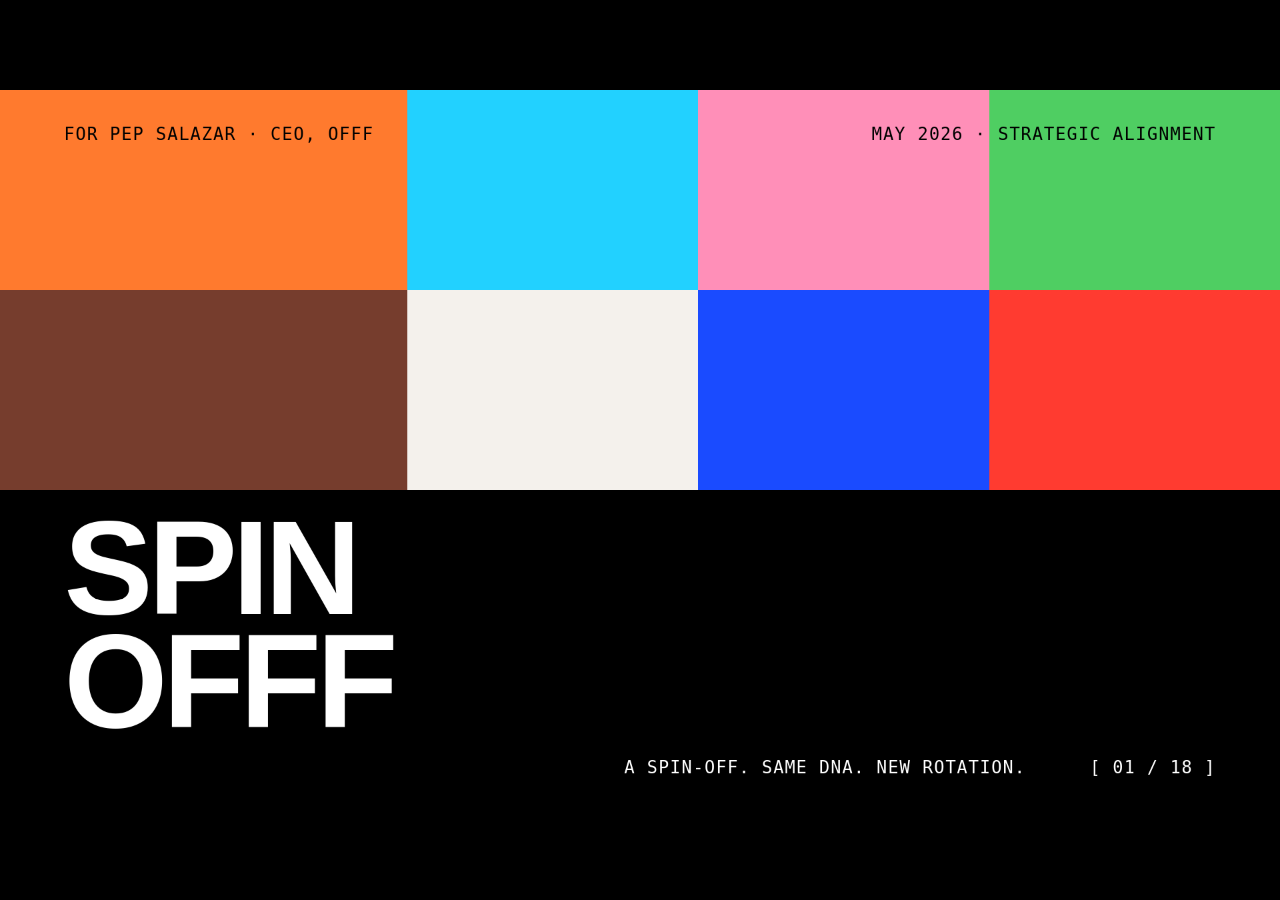
==== decks/pitch-for-pep/project/print.html @ 9f8f527a "Make the deck Vercel-deployable: rename HTMLs and add no-op build - Rename "SPIN OFFF - Pitch for Pe" ====
<!doctype html>
<html lang="en">
<head>
<meta charset="utf-8" />
<title>SPIN OFFF — Pitch for Pep</title>
<meta name="viewport" content="width=1920, initial-scale=1" />
<link rel="stylesheet" href="styles.css" />
<script src="deck-stage.js"></script>
<script type="application/json" id="speaker-notes">
[
"Title slide. Hold for 5 seconds. Pep, thanks for the time. SPIN OFFF: a spin-off of OFFF Barcelona — same DNA, new rotation. The 'rotation' is literal: a new featured artist every month. This is a 10-minute walkthrough, then 5 minutes of Q&A.",
"Why we're here. The picture in one sitting — problem, vision, model, the numbers, and what we need to make it real. The ask lands at the end, on purpose: after you've seen the full shape.",
"The problem. AI is collapsing creative variety into one homogenized look — samification. Artists feel it; the audience feels it. There's no curated, year-round counterweight that uses the OFFF lens. State this plainly, no drama.",
"The opportunity gap. OFFF is the loudest creative voice in the world for three days a year. The other 362 days, we're quiet. The community doesn't disappear — they go elsewhere. SPIN OFFF is the year-round signal between festivals.",
"The vision. Year-round home of creative culture, anchored to one featured artist a month. Curated, opinionated, warm. We don't compete with free content; we curate against it.",
"The team. Eight people on full salary: four founders + four production roles. Gabriela on operations (Amazon PM rigor), Yeva on international growth, Lian on visual craft, Rodrigo on tech and product, plus a content/social/AV pod. Lean for a media company at this scope.",
"What it is — three layers. Free newsletter (M1). Paid membership at €12/mo (M4, one month before OFFF Barcelona 2027). Creative box (Y4, when the audience is large enough to justify physical ops). Each layer is escalating commitment. Trust before money — the brand promise.",
"The artist of the month. The unifying mechanic. One artist anchors the newsletter, the podcast, social, and eventually the box. They're paid €2K. They co-promote to their own audience. This is what makes content production lean and what gives every month a distinct visual identity.",
"The funnel — the bowtie. Read left to right: OFFF community → newsletter → membership → spending credits and box. Left side is acquisition (free), right side is expansion (paid, recurring). The neck of the bowtie is the membership — that's where trust converts to revenue.",
"Member benefits. Not a paywall on content — a passport into the OFFF ecosystem. Sponsor toolkits, marketplace credit, early-bird tickets, free meetups, mentor access. Every benefit pulls members deeper into OFFF, not away from it.",
"The unfair advantage. This is the slide for you, Pep. Everything we leverage is something OFFF earned over 25 years. 200K–400K reachable people. Decades of artist relationships. The sponsor network. Government tax structures. The trust. We don't have a marketing budget because we don't need one.",
"Market. TAM 150–200M creatives globally. SAM 15–20M in the OFFF lane (It's Nice That, Dezeen audience). SOM 500K reachable; 10K paying members by Year 5. Frame it as opportunity, not promise.",
"Business model. Three revenue streams in Y1: newsletter sponsorship (from M3, integrated with the artist), membership (from M4, €12/mo), platform ads (from M6). Box subscription launches Y4. Pricing chosen to fund the artist fee, the team, and the perks ecosystem — going below €12 forces compromises.",
"Year 1 plan — the building year. Newsletter M1. Membership M4. End of Y1: 1,000 members, €16.5K MRR, €91K revenue. Costs are €206K — eight people on full salary from day one. Y1 closes at -€115K. Monthly break-even at M13, start of Year 2.",
"The 5-year P&L. €3.9M revenue, €1.49M costs, +€2.43M net across five years. Cumulative break-even in Q4 of Year 2. Box subscription adds €655K across Y4–Y5. Membership is the engine — 78% of cumulative revenue. 10,000 members by EoY5.",
"Risks. Three honest ones, with mitigations. Cannibalization (we feed festival ticket sales, not replace them). Churn over 5% (multi-vector benefits — content + perks + credits + access). Brand dilution (you have approval rights on artists, sponsors, and brand changes). All in writing.",
"The investment ask. ~€125K seed to cover the Y1 deficit. Eight people, full salary, no paid acquisition. Capital recovered in Q4 of Year 2; 5-year cumulative return +€2.43M. Natural investor: OFFF as equity co-funder. Or we go raise it externally — we're asking for your blessing to proceed.",
"Closing. We don't monetize until we've earned trust. Fight samification. Meaningful art and design to help fix this messy world. Three sentences — that's the company. Hand to Pep for Q&A.",
"Q&A — appendix slide. Pep's main concern: how do we monetize when there's so much free creative content online? Answer: we don't compete on volume of free content. We compete on curation, access, and belonging. Membership is a passport, not a paywall.",
"Q&A — appendix slide. Why €12 / month? It's the price needed to fund the artist (€2K/mo), the perks ecosystem, and the production team. Below €12 forces compromise on artist pay or member benefits — both unacceptable. Early-adopter pricing is allowed at launch.",
"Q&A — appendix slide. Why won't this cannibalize OFFF? It's complement, not substitute. Year-round oxygen for the brand; funnels members back into festival ticket sales (early-bird access); feeds the OFFF marketplace; creates UGC OFFF can use.",
"Q&A — appendix slide. What if churn is higher than 5%? Multi-vector membership: members who don't read the newsletter still spend their credits and use early-bird festival access. That diversification is the moat. We measure MRR churn monthly and adjust perks if a vector is underused."
]
</script>
</head>
<body>

<deck-stage width="1920" height="1080">

<!-- ============================================================
     01 — TITLE
     ============================================================ -->
<section data-label="01 Title">
  <div class="tile-grid">
    <div class="tile bg-orange"></div>
    <div class="tile bg-cyan"></div>
    <div class="tile bg-pink"></div>
    <div class="tile bg-green"></div>
    <div class="tile bg-brown"></div>
    <div class="tile bg-paper"></div>
    <div class="tile bg-electric"></div>
    <div class="tile bg-red"></div>
    <div class="tile bg-black" style="grid-column: 1 / span 4; align-items: flex-start;">
      <div style="display:flex; flex-direction:column; align-items:flex-start; padding: 32px 96px 0; width: 100%;">
        <div class="display" style="font-size: 200px; color: var(--offf-white); line-height: 0.85;">SPIN<br/>OFFF</div>
      </div>
    </div>
  </div>

  <div style="position:absolute; left: 96px; top: 48px; right: 96px; display:flex; justify-content:space-between; align-items:center; font-family: var(--font-mono); font-size: 26px; letter-spacing: 0.06em; text-transform: uppercase; z-index: 6;">
    <span>For Pep Salazar · CEO, OFFF</span>
    <span>May 2026 · Strategic alignment</span>
  </div>

  <div style="position:absolute; left: 96px; right: 96px; bottom: 44px; display:flex; justify-content:flex-end; align-items:flex-end; gap: 96px; color: var(--offf-white); font-family: var(--font-mono); font-size: 26px; letter-spacing: 0.06em; text-transform: uppercase; z-index: 6;">
    <span>A spin-off. Same DNA. New rotation.</span>
    <span>[ 01 / 18 ]</span>
  </div>
</section>

<!-- ============================================================
     02 — WHY WE'RE HERE
     ============================================================ -->
<section data-label="02 Why we're here" class="bg-paper">
  <div class="bar"><span class="left"><span class="dot"></span> SPIN OFFF</span><span>Why we're here</span></div>
  <div class="slide" style="justify-content:center;">
    <div class="tag" style="margin-bottom: 32px;">[ 02 ] How this lands</div>
    <div class="title" style="max-width: 1500px;">Problem first.<br/>Vision second.<br/>The ask, last.</div>
    <div class="lead" style="max-width: 1300px; margin-top: 48px; color: var(--n-600);">
      Eighteen slides, one sitting. We earn the buy-in before we ask for the cheque — what SPIN OFFF is, what it earns, what it asks of OFFF, what it gives back. The number lands at the end, after you've seen the full shape.
    </div>
    <div class="row gap-md" style="margin-top: 72px;">
      <div class="card" style="padding: 28px 36px; min-width: 360px;">
        <div class="tag" style="color: var(--n-500);">Part 1 · 03–05</div>
        <div class="sub" style="font-size: 44px; margin-top: 12px;">Problem &amp; vision</div>
      </div>
      <div class="card" style="padding: 28px 36px; min-width: 360px;">
        <div class="tag" style="color: var(--n-500);">Part 2 · 06–15</div>
        <div class="sub" style="font-size: 44px; margin-top: 12px;">Model &amp; numbers</div>
      </div>
      <div class="card" style="padding: 28px 36px; min-width: 360px;">
        <div class="tag" style="color: var(--n-500);">Part 3 · 17–18</div>
        <div class="sub" style="font-size: 44px; margin-top: 12px;">Closing &amp; the ask</div>
      </div>
    </div>
  </div>
  <div class="snum">[ 02 / 18 ]</div>
</section>

<!-- ============================================================
     03 — THE PROBLEM
     ============================================================ -->
<section data-label="03 Samification" class="bg-orange">
  <div class="bar"><span class="left"><span class="dot"></span> SPIN OFFF</span><span>The problem</span></div>
  <div class="slide" style="justify-content:center;">
    <div class="tag" style="margin-bottom: 40px;">[ 03 ] Samification</div>
    <div class="display" style="font-size: 200px; line-height: 0.86;">
      Everything is<br/>starting to look<br/>the same.
    </div>
    <div class="lead" style="max-width: 1200px; margin-top: 44px; font-size: 32px;">
      AI is collapsing creative variety into one homogenized look. Designers feel it. Audiences feel it. The web is running out of distinct voices — and there's no curated, year-round counterweight in the OFFF lane.
    </div>
  </div>
  <div class="snum">[ 03 / 18 ]</div>
</section>

<!-- ============================================================
     04 — OPPORTUNITY GAP
     ============================================================ -->
<section data-label="04 The gap">
  <div class="bar"><span class="left"><span class="dot"></span> SPIN OFFF</span><span>The gap</span></div>
  <div class="slide" style="padding-top: 160px;">
    <div class="tag" style="margin-bottom: 28px;">[ 04 ] 3 days vs. 362</div>
    <div class="title" style="max-width: 1500px;">OFFF is the loudest creative voice<br/>in the world — for three days a year.</div>

    <div class="row" style="margin-top: 80px; align-items:stretch; gap: 0;">
      <div class="card" style="flex: 0 0 220px; padding: 40px; background: var(--offf-black); color: var(--offf-white); border-color: var(--offf-black);">
        <div class="tag" style="color: var(--offf-white);">May 6–8</div>
        <div class="numeral" style="font-size: 140px; line-height: 1; margin-top: 12px;">3</div>
        <div class="small" style="margin-top: 12px;">days of festival</div>
      </div>
      <div class="card" style="flex: 1; padding: 40px; border-left: none;">
        <div class="tag" style="color: var(--n-500);">The other</div>
        <div class="numeral" style="font-size: 140px; line-height: 1; margin-top: 12px;">362</div>
        <div class="small" style="margin-top: 12px;">days the community goes elsewhere — Substack, Behance, IG, Dezeen, It's Nice That.</div>
      </div>
    </div>

    <div class="lead" style="margin-top: 64px; max-width: 1500px; color: var(--n-600);">
      The community doesn't disappear between festivals. It scatters. SPIN OFFF is the signal that keeps it tuned in — year round, in OFFF's voice.
    </div>
  </div>
  <div class="snum">[ 04 / 18 ]</div>
</section>

<!-- ============================================================
     05 — THE VISION
     ============================================================ -->
<section data-label="05 The vision" class="bg-green">
  <div class="bar"><span class="left"><span class="dot"></span> SPIN OFFF</span><span>The vision</span></div>
  <div class="slide" style="justify-content:center;">
    <div class="tag" style="margin-bottom: 40px;">[ 05 ] The vision</div>
    <div class="display" style="font-size: 200px; line-height: 0.88;">
      The year-round<br/>home of creative<br/>culture.
    </div>
    <div class="lead" style="max-width: 1300px; margin-top: 56px;">
      A media company spun off from OFFF — newsletter, membership, creative box. Anchored every month by one featured artist. Curated, opinionated, warm. We don't compete with free content. We curate against it.
    </div>
  </div>
  <div class="snum">[ 05 / 18 ]</div>
</section>

<!-- ============================================================
     06 — TEAM
     ============================================================ -->
<section data-label="06 The team">
  <div class="bar"><span class="left"><span class="dot"></span> SPIN OFFF</span><span>Founding team</span></div>
  <div class="slide" style="padding-top: 160px;">
    <div class="tag" style="margin-bottom: 28px;">[ 06 ] Who's building it</div>
    <div class="title" style="max-width: 1500px;">Four founders.<br/>Operator, growth, craft, product.</div>

    <div class="row" style="margin-top: 72px; gap: 24px;">
      <div class="card" style="flex: 1; padding: 0;">
        <div class="bg-orange" style="height: 220px; display:flex; align-items:flex-end; padding: 24px;">
          <span class="numtag">[ 01 ]</span>
        </div>
        <div style="padding: 28px;">
          <div class="sub" style="font-size: 38px;">Gabriela</div>
          <div class="small" style="margin-top: 8px; color: var(--n-500);">Project Manager · Amazon</div>
          <div class="small" style="margin-top: 16px;">Operations &amp; delivery rigor</div>
        </div>
      </div>
      <div class="card" style="flex: 1; padding: 0;">
        <div class="bg-cyan" style="height: 220px; display:flex; align-items:flex-end; padding: 24px;">
          <span class="numtag">[ 02 ]</span>
        </div>
        <div style="padding: 28px;">
          <div class="sub" style="font-size: 38px;">Yeva</div>
          <div class="small" style="margin-top: 8px; color: var(--n-500);">International Business</div>
          <div class="small" style="margin-top: 16px;">Growth &amp; community across markets</div>
        </div>
      </div>
      <div class="card" style="flex: 1; padding: 0;">
        <div class="bg-pink" style="height: 220px; display:flex; align-items:flex-end; padding: 24px;">
          <span class="numtag">[ 03 ]</span>
        </div>
        <div style="padding: 28px;">
          <div class="sub" style="font-size: 38px;">Lian</div>
          <div class="small" style="margin-top: 8px; color: var(--n-500);">Visual Artist · Designer</div>
          <div class="small" style="margin-top: 16px;">Brand &amp; editorial craft</div>
        </div>
      </div>
      <div class="card" style="flex: 1; padding: 0;">
        <div class="bg-electric" style="height: 220px; display:flex; align-items:flex-end; padding: 24px; color: var(--offf-white);">
          <span class="numtag">[ 04 ]</span>
        </div>
        <div style="padding: 28px;">
          <div class="sub" style="font-size: 38px;">Rodrigo</div>
          <div class="small" style="margin-top: 8px; color: var(--n-500);">Entrepreneur · Tech &amp; Product</div>
          <div class="small" style="margin-top: 16px;">Product, platform, fundraising</div>
        </div>
      </div>
    </div>

    <div class="small" style="margin-top: 56px; color: var(--n-500); max-width: 1400px;">
      Eight people on full salary from day one — four founders above + four production roles (content, social, AV, community). Plus a rotating featured artist (€2K/mo). Total Y1 team cost: €194K. Lean for a media company at this scope.
    </div>
  </div>
  <div class="snum">[ 06 / 18 ]</div>
</section>

<!-- ============================================================
     07 — WHAT IT IS (three layers)
     ============================================================ -->
<section data-label="07 What it is" class="bg-paper">
  <div class="bar"><span class="left"><span class="dot"></span> SPIN OFFF</span><span>What it is</span></div>
  <div class="slide" style="padding-top: 160px;">
    <div class="tag" style="margin-bottom: 28px;">[ 07 ] Three layers, escalating commitment</div>
    <div class="title" style="max-width: 1500px;">Free newsletter →<br/>paid membership → creative box.</div>

    <div class="row" style="margin-top: 80px; gap: 24px; align-items:stretch;">
      <div class="card grow" style="background: var(--offf-cyan); border-color: var(--offf-black); padding: 36px;">
        <div class="tag">[ Layer 01 ] Audience</div>
        <div class="sub" style="font-size: 48px; margin-top: 18px;">Free newsletter</div>
        <div class="body-lg" style="margin-top: 18px;">Weekly. One artist of the month. Curated work, interviews, OFFF legacy. Free for the first three months — always.</div>
        <div class="tag" style="margin-top: 28px;">M1 · Jan 2027</div>
      </div>
      <div class="card grow" style="background: var(--offf-orange); border-color: var(--offf-black); padding: 36px;">
        <div class="tag">[ Layer 02 ] Community</div>
        <div class="sub" style="font-size: 48px; margin-top: 18px;">Membership · €12/mo</div>
        <div class="body-lg" style="margin-top: 18px;">Sponsor toolkits. Marketplace credit. Early-bird OFFF tickets. Free meetups. Mentor access. A passport, not a paywall.</div>
        <div class="tag" style="margin-top: 28px;">M4 · Apr 2027</div>
      </div>
      <div class="card grow" style="background: var(--offf-pink); border-color: var(--offf-black); padding: 36px;">
        <div class="tag">[ Layer 03 ] Product</div>
        <div class="sub" style="font-size: 48px; margin-top: 18px;">Creative box</div>
        <div class="body-lg" style="margin-top: 18px;">Monthly physical box of materials curated by the featured artist. Brand partners (Lego, Moleskine). Yearly award winner presents at OFFF.</div>
        <div class="tag" style="margin-top: 28px;">Y4 · 2030</div>
      </div>
    </div>
  </div>
  <div class="snum">[ 07 / 18 ]</div>
</section>

<!-- ============================================================
     08 — ARTIST OF THE MONTH (image-led)
     ============================================================ -->
<section data-label="08 Artist of the month">
  <div style="display:grid; grid-template-columns: 1.1fr 1fr; height:100%;">
    <div style="padding: 90px 72px 60px; display:flex; flex-direction:column; justify-content:space-between; min-height: 0; height: 1080px; box-sizing: border-box;">
      <div>
        <div class="tag" style="margin-bottom: 14px;">[ 08 ] The unifying mechanic</div>
        <div class="title" style="font-size: 56px;">One artist.<br/>Anchors everything.</div>
        <div class="lead" style="margin-top: 14px; color: var(--n-600); max-width: 720px; font-size: 24px;">
          Each month, a featured artist is paid €2,000 to set the concept. Every channel runs on it.
        </div>
      </div>

      <div class="stack gap-sm" style="margin-top: 12px;">
        <div class="row middle gap-md" style="border-top: 2px solid var(--offf-black); padding: 6px 0;">
          <span class="numtag">[ 01 ]</span><span class="body-lg" style="font-size: 24px;">Newsletter concept &amp; visuals</span>
        </div>
        <div class="row middle gap-md" style="border-top: 2px solid var(--offf-black); padding: 6px 0;">
          <span class="numtag">[ 02 ]</span><span class="body-lg" style="font-size: 24px;">Monthly podcast / YouTube interview</span>
        </div>
        <div class="row middle gap-md" style="border-top: 2px solid var(--offf-black); padding: 6px 0;">
          <span class="numtag">[ 03 ]</span><span class="body-lg" style="font-size: 24px;">IG &amp; TikTok collab posts</span>
        </div>
        <div class="row middle gap-md" style="border-top: 2px solid var(--offf-black); border-bottom: 2px solid var(--offf-black); padding: 6px 0;">
          <span class="numtag">[ 04 ]</span><span class="body-lg" style="font-size: 24px;">Box curation + co-promotion to their audience</span>
        </div>
      </div>
    </div>

    <div style="display:grid; grid-template-columns: 1fr 1fr; grid-template-rows: 1fr 1fr; gap: 0;">
      <div style="overflow:hidden; border-left: 2px solid var(--offf-black);"><img src="assets/sample-koto.jpg" class="fill" alt=""/></div>
      <div style="overflow:hidden; border-left: 2px solid var(--offf-black);"><img src="assets/sample-tomorrow.jpg" class="fill" alt=""/></div>
      <div style="overflow:hidden; border-left: 2px solid var(--offf-black); border-top: 2px solid var(--offf-black);"><img src="assets/sample-doberman.webp" class="fill" alt=""/></div>
      <div style="overflow:hidden; border-left: 2px solid var(--offf-black); border-top: 2px solid var(--offf-black);"><img src="assets/sample-ogilvy.jpg" class="fill" alt=""/></div>
    </div>
  </div>
  <div class="bar"><span class="left"><span class="dot"></span> SPIN OFFF</span><span>Artist of the month</span></div>
  <div class="snum">[ 08 / 18 ]</div>
</section>

<!-- ============================================================
     09 — THE BOWTIE FUNNEL
     ============================================================ -->
<section data-label="09 The funnel" class="bg-paper">
  <div class="bar"><span class="left"><span class="dot"></span> SPIN OFFF</span><span>The funnel</span></div>
  <div class="slide" style="padding-top: 160px;">
    <div class="tag" style="margin-bottom: 24px;">[ 09 ] Acquisition · Conversion · Expansion</div>
    <div class="title" style="font-size: 76px; max-width: 1700px;">A symmetrical funnel.<br/>Trust on the left. Revenue on the right.</div>

    <div class="bowtie-wrap" style="margin-top: 40px;">
      <svg viewBox="0 0 1700 460" width="100%" style="max-height: 520px;">
        <defs>
          <style>
            .bt-text { font-family: "Space Grotesk", "Helvetica Neue", sans-serif; font-weight: 600; }
            .bt-tag  { font-family: "JetBrains Mono", monospace; font-size: 24px; letter-spacing: 0.08em; text-transform: uppercase; fill: #1F1E1B; }
            .bt-lbl  { font-size: 26px; fill: #000; }
            .bt-num  { font-size: 36px; fill: #000; font-weight: 700; }
          </style>
        </defs>

        <!-- LEFT TRIANGLE: acquisition (wide → narrow) -->
        <polygon points="0,40 760,230 0,420" fill="#22D1FF" stroke="#000" stroke-width="3"/>
        <!-- RIGHT TRIANGLE: expansion (narrow → wide) -->
        <polygon points="940,230 1700,40 1700,420" fill="#FF7A2E" stroke="#000" stroke-width="3"/>
        <!-- KNOT: membership conversion -->
        <rect x="700" y="180" width="300" height="100" fill="#000" stroke="#000" stroke-width="3"/>
        <text x="850" y="218" class="bt-text" text-anchor="middle" fill="#fff" font-size="24" letter-spacing="0.08em">[ THE KNOT ]</text>
        <text x="850" y="260" class="bt-text" text-anchor="middle" fill="#fff" font-size="32">€12 / mo</text>

        <!-- LEFT labels -->
        <text x="40" y="80" class="bt-tag">[ Audience ]</text>
        <text x="40" y="130" class="bt-text bt-num">OFFF community</text>
        <text x="40" y="170" class="bt-text bt-lbl">200K–400K reachable</text>

        <text x="280" y="240" class="bt-tag">[ Newsletter ]</text>
        <text x="280" y="280" class="bt-text bt-num">5K–10K subs (Y1)</text>
        <text x="280" y="320" class="bt-text bt-lbl">Free · Weekly</text>

        <text x="540" y="380" class="bt-tag">[ Conversion ]</text>
        <text x="540" y="420" class="bt-text bt-lbl">5–10% sub → member</text>

        <!-- RIGHT labels -->
        <text x="1080" y="80" class="bt-tag" text-anchor="start">[ Onboard ]</text>
        <text x="1080" y="120" class="bt-text bt-lbl">Welcome &amp; first credits</text>

        <text x="1280" y="170" class="bt-tag" text-anchor="start">[ Adopt ]</text>
        <text x="1280" y="210" class="bt-text bt-lbl">Spend credits · attend meetups</text>

        <text x="1280" y="280" class="bt-tag" text-anchor="start">[ Expand ]</text>
        <text x="1280" y="320" class="bt-text bt-lbl">Box subscription (Y2)</text>

        <text x="1080" y="380" class="bt-tag" text-anchor="start">[ Advocate ]</text>
        <text x="1080" y="420" class="bt-text bt-lbl">UGC · referrals · award</text>
      </svg>
    </div>

    <div class="small" style="margin-top: 24px; color: var(--n-500); max-width: 1500px;">
      The membership is the knot. Every member who crosses it generates recurring revenue <em>and</em> generates content that pulls the next cohort in.
    </div>
  </div>
  <div class="snum">[ 09 / 18 ]</div>
</section>

<!-- ============================================================
     10 — MEMBER BENEFITS
     ============================================================ -->
<section data-label="10 Member benefits">
  <div class="bar"><span class="left"><span class="dot"></span> SPIN OFFF</span><span>Member benefits</span></div>
  <div class="slide" style="padding-top: 160px;">
    <div class="tag" style="margin-bottom: 28px;">[ 10 ] What €12 unlocks</div>
    <div class="title" style="max-width: 1500px;">A passport into<br/>the OFFF ecosystem.</div>

    <div class="row" style="margin-top: 72px; gap: 0; align-items:stretch; border-top: 2px solid var(--offf-black); border-bottom: 2px solid var(--offf-black);">
      <div style="flex:1; padding: 32px 28px; border-right: 2px solid var(--offf-black);">
        <span class="numtag">[ 01 ]</span>
        <div class="sub" style="font-size: 32px; margin-top: 18px;">Sponsor toolkits &amp; discounts</div>
      </div>
      <div style="flex:1; padding: 32px 28px; border-right: 2px solid var(--offf-black);">
        <span class="numtag">[ 02 ]</span>
        <div class="sub" style="font-size: 32px; margin-top: 18px;">Marketplace credit system</div>
      </div>
      <div style="flex:1; padding: 32px 28px; border-right: 2px solid var(--offf-black);">
        <span class="numtag">[ 03 ]</span>
        <div class="sub" style="font-size: 32px; margin-top: 18px;">Early-bird OFFF tickets</div>
      </div>
      <div style="flex:1; padding: 32px 28px;">
        <span class="numtag">[ 04 ]</span>
        <div class="sub" style="font-size: 32px; margin-top: 18px;">Exclusive digital art drops</div>
      </div>
    </div>

    <div class="row" style="gap: 0; align-items:stretch; border-bottom: 2px solid var(--offf-black);">
      <div style="flex:1; padding: 32px 28px; border-right: 2px solid var(--offf-black);">
        <span class="numtag">[ 05 ]</span>
        <div class="sub" style="font-size: 32px; margin-top: 18px;">Free meetups &amp; events</div>
      </div>
      <div style="flex:1; padding: 32px 28px; border-right: 2px solid var(--offf-black);">
        <span class="numtag">[ 06 ]</span>
        <div class="sub" style="font-size: 32px; margin-top: 18px;">Mentor &amp; networking access</div>
      </div>
      <div style="flex:1; padding: 32px 28px; border-right: 2px solid var(--offf-black);">
        <span class="numtag">[ 07 ]</span>
        <div class="sub" style="font-size: 32px; margin-top: 18px;">Artist-of-the-month deep dives</div>
      </div>
      <div style="flex:1; padding: 32px 28px;">
        <span class="numtag">[ 08 ]</span>
        <div class="sub" style="font-size: 32px; margin-top: 18px;">Yearly creator award entry</div>
      </div>
    </div>

    <div class="lead" style="margin-top: 48px; max-width: 1500px; color: var(--n-600);">
      Every benefit pulls the member <em>deeper</em> into OFFF — not away from it. Credits route spend into the OFFF marketplace; early access funnels into festival ticket sales.
    </div>
  </div>
  <div class="snum">[ 10 / 18 ]</div>
</section>

<!-- ============================================================
     11 — UNFAIR ADVANTAGE
     ============================================================ -->
<section data-label="11 Unfair advantage" class="bg-black">
  <div class="bar invert"><span class="left"><span class="dot"></span> SPIN OFFF</span><span>Unfair advantage</span></div>
  <div class="slide" style="padding-top: 160px;">
    <div class="tag" style="margin-bottom: 28px; color: var(--offf-green);">[ 11 ] What 25 years of OFFF earned</div>
    <div class="title" style="max-width: 1700px;">We don't have a<br/>marketing budget.<br/><span style="color: var(--offf-green);">We don't need one.</span></div>

    <div class="row" style="margin-top: 64px; gap: 32px; align-items:stretch;">
      <div style="flex:1; border: 2px solid var(--offf-white); padding: 28px;">
        <div class="numeral" style="font-size: 96px; color: var(--offf-cyan); line-height: 1;">200K+</div>
        <div class="small" style="margin-top: 12px; color: var(--n-200);">past attendees &amp; followers reachable on day one</div>
      </div>
      <div style="flex:1; border: 2px solid var(--offf-white); padding: 28px;">
        <div class="numeral" style="font-size: 96px; color: var(--offf-orange); line-height: 1;">25</div>
        <div class="small" style="margin-top: 12px; color: var(--n-200);">years of artist relationships, ready for the rotation</div>
      </div>
      <div style="flex:1; border: 2px solid var(--offf-white); padding: 28px;">
        <div class="numeral" style="font-size: 96px; color: var(--offf-pink); line-height: 1;">€0</div>
        <div class="small" style="margin-top: 12px; color: var(--n-200);">paid acquisition budget needed in Year 1</div>
      </div>
      <div style="flex:1; border: 2px solid var(--offf-white); padding: 28px;">
        <div class="numeral" style="font-size: 96px; color: var(--offf-green); line-height: 1;">3</div>
        <div class="small" style="margin-top: 12px; color: var(--n-200);">cities (BCN · Sevilla · Montreal) for guerrilla activation</div>
      </div>
    </div>

    <div class="lead" style="margin-top: 56px; max-width: 1500px; color: var(--n-200);">
      Sponsor network for member perks. Government tax structures via art sponsorship. Brand trust earned across the global creative industry. None of this is buy-able. All of it is borrowable, on terms we agree.
    </div>
  </div>
  <div class="snum">[ 11 / 18 ]</div>
</section>

<!-- ============================================================
     12 — MARKET (TAM/SAM/SOM)
     ============================================================ -->
<section data-label="12 Market">
  <div class="bar"><span class="left"><span class="dot"></span> SPIN OFFF</span><span>Market</span></div>
  <div class="slide" style="padding-top: 160px;">
    <div class="tag" style="margin-bottom: 28px;">[ 12 ] TAM · SAM · SOM</div>
    <div class="title" style="max-width: 1500px;">A global market<br/>with a curated lane.</div>

    <div class="row" style="margin-top: 80px; gap: 32px; align-items:stretch;">
      <div class="card" style="flex:1; padding: 36px; background: var(--offf-paper);">
        <div class="tag">[ TAM ]</div>
        <div class="numeral" style="font-size: 120px; line-height: 1; margin-top: 16px;">150–200M</div>
        <div class="small" style="margin-top: 16px;">people globally interested in design, art, motion, illustration.</div>
        <div class="small" style="margin-top: 12px; color: var(--n-500);">Proxies: Adobe Creative Cloud (33M) · Behance (30M)</div>
      </div>
      <div class="card" style="flex:1; padding: 36px; background: var(--offf-cyan);">
        <div class="tag">[ SAM ]</div>
        <div class="numeral" style="font-size: 120px; line-height: 1; margin-top: 16px;">15–20M</div>
        <div class="small" style="margin-top: 16px;">aligned with OFFF's world — designers, motion artists, creative directors.</div>
        <div class="small" style="margin-top: 12px;">It's Nice That · Dezeen · Motionographer audience.</div>
      </div>
      <div class="card" style="flex:1; padding: 36px; background: var(--offf-orange);">
        <div class="tag">[ SOM ]</div>
        <div class="numeral" style="font-size: 120px; line-height: 1; margin-top: 16px;">500K</div>
        <div class="small" style="margin-top: 16px;">reachable via OFFF community.</div>
        <div class="small" style="margin-top: 12px;">3-yr target: 10K–30K paying members.</div>
      </div>
    </div>

    <div class="lead" style="margin-top: 28px; max-width: 1500px; color: var(--n-600); font-size: 28px;">
      We don't need to capture the market — only a tenth of one percent of the SAM is a €1M+ ARR business at €12 / month.
    </div>
  </div>
  <div class="snum">[ 12 / 18 ]</div>
</section>

<!-- ============================================================
     13 — BUSINESS MODEL & PRICING
     ============================================================ -->
<section data-label="13 Business model" class="bg-paper">
  <div class="bar"><span class="left"><span class="dot"></span> SPIN OFFF</span><span>Business model</span></div>
  <div class="slide" style="padding-top: 160px;">
    <div class="tag" style="margin-bottom: 28px;">[ 13 ] Three revenue streams in Y1</div>
    <div class="title" style="max-width: 1500px;">€12 / month.<br/>Plus sponsorship. Plus ads.</div>

    <div class="row" style="margin-top: 64px; gap: 0;">
      <div style="flex: 1.4;">
        <table class="tbl">
          <thead>
            <tr><th style="width:40%;">Stream</th><th>Starts</th><th>Y1 contribution</th></tr>
          </thead>
          <tbody>
            <tr><td>Membership · €12 / mo (~$12)</td><td class="num">M4</td><td class="num">€63.6K</td></tr>
            <tr><td>Newsletter sponsorship</td><td class="num">M3</td><td class="num">€25.0K</td></tr>
            <tr><td>Ads · YouTube / IG / TikTok</td><td class="num">M6</td><td class="num">€2.6K</td></tr>
            <tr><td>Podcast / YouTube sponsorship</td><td class="num">M6–M7</td><td class="num">included</td></tr>
            <tr style="background: var(--offf-black); color: var(--offf-white);">
              <td style="color: var(--offf-white);">Total Y1 revenue</td><td></td><td class="num" style="color: var(--offf-white);">€91.2K</td>
            </tr>
          </tbody>
        </table>
      </div>
      <div style="flex: 1; padding-left: 48px; display:flex; flex-direction:column; justify-content:flex-start; gap: 18px;">
        <div class="card" style="padding: 22px 26px; background: var(--offf-green);">
          <div class="tag">[ Why €12 ]</div>
          <div class="body-lg" style="margin-top: 8px; font-size: 26px;">Funds the €2K artist fee, the perks ecosystem, the production team.</div>
        </div>
        <div class="card" style="padding: 22px 26px;">
          <div class="tag" style="color: var(--n-500);">[ Conversion ]</div>
          <div class="body-lg" style="margin-top: 8px; font-size: 26px;">5–10% of subs convert. <strong>Monthly churn target &lt; 5%.</strong></div>
        </div>
        <div class="card" style="padding: 22px 26px;">
          <div class="tag" style="color: var(--n-500);">[ Box · Y4 ]</div>
          <div class="body-lg" style="margin-top: 8px; font-size: 26px;">Add-on physical subscription. ~15% opt-in at ~€25/mo. Adds €655K across Y4–Y5.</div>
        </div>
      </div>
    </div>
  </div>
  <div class="snum">[ 13 / 18 ]</div>
</section>

<!-- ============================================================
     14 — YEAR 1 PLAN (revenue ramp chart)
     ============================================================ -->
<section data-label="14 Year 1 plan">
  <div class="bar"><span class="left"><span class="dot"></span> SPIN OFFF</span><span>Year 1</span></div>
  <div class="slide" style="padding-top: 160px;">
    <div class="tag" style="margin-bottom: 28px;">[ 14 ] Jan 2027 → Dec 2027 · the building year</div>
    <div class="title" style="max-width: 1700px;">Newsletter M1. Members M4.<br/>End Y1: 1,000 members, €16.5K MRR.</div>

    <!-- Bar chart: monthly revenue vs. monthly cost line. costs flat at ~€17K; revenue ramps to €16.5K. Bars in €K -->
    <div style="margin-top: 56px; height: 320px; display:flex; flex-direction:column; position: relative;">
      <!-- cost line at ~85% (17K / 20K scale) -->
      <div style="position:absolute; left:0; right:0; top: 15%; border-top: 2px dashed var(--offf-black); z-index: 2; pointer-events:none;"></div>
      <div style="position:absolute; right: 0; top: 12%; font-family: var(--font-mono); font-size: 22px; letter-spacing: 0.06em; text-transform: uppercase; background: var(--offf-white); padding: 0 8px; z-index: 3;">Monthly cost ~€17K</div>

      <div class="bars" style="flex:1; position:relative; z-index: 1;">
        <!-- revenue ramps 0, 0, 0.5K, 2.8K, 4.5K, 7K, 8.8K, 10.6K, 11.8K, 13.5K, 15.3K, 16.5K  (scale 20K) -->
        <div class="bar-col"><div class="bar-stack" style="height: 0%;"></div></div>
        <div class="bar-col"><div class="bar-stack" style="height: 0%;"></div></div>
        <div class="bar-col"><div class="bar-stack" style="height: 3%; background: var(--offf-orange);"></div></div>
        <div class="bar-col"><div class="bar-stack" style="height: 14%; background: var(--offf-orange);"></div></div>
        <div class="bar-col"><div class="bar-stack" style="height: 23%; background: var(--offf-orange);"></div></div>
        <div class="bar-col"><div class="bar-stack" style="height: 35%; background: var(--offf-orange);"></div></div>
        <div class="bar-col"><div class="bar-stack" style="height: 44%; background: var(--offf-orange);"></div></div>
        <div class="bar-col"><div class="bar-stack" style="height: 53%; background: var(--offf-orange);"></div></div>
        <div class="bar-col"><div class="bar-stack" style="height: 59%; background: var(--offf-orange);"></div></div>
        <div class="bar-col"><div class="bar-stack" style="height: 68%; background: var(--offf-orange);"></div></div>
        <div class="bar-col"><div class="bar-stack" style="height: 77%; background: var(--offf-orange);"></div></div>
        <div class="bar-col"><div class="bar-stack" style="height: 83%; background: var(--offf-orange);"></div></div>
      </div>
      <div style="display:grid; grid-template-columns: repeat(12, 1fr); gap: 12px; margin-top: 16px;">
        <div class="tag" style="text-align:center;">M1</div>
        <div class="tag" style="text-align:center;">M2</div>
        <div class="tag" style="text-align:center;">M3</div>
        <div class="tag" style="text-align:center;">M4</div>
        <div class="tag" style="text-align:center;">M5</div>
        <div class="tag" style="text-align:center;">M6</div>
        <div class="tag" style="text-align:center;">M7</div>
        <div class="tag" style="text-align:center;">M8</div>
        <div class="tag" style="text-align:center;">M9</div>
        <div class="tag" style="text-align:center;">M10</div>
        <div class="tag" style="text-align:center;">M11</div>
        <div class="tag" style="text-align:center;">M12</div>
      </div>
    </div>

    <div class="row" style="margin-top: 40px; gap: 20px;">
      <div class="card" style="flex:1; padding: 22px 26px;">
        <div class="tag" style="color: var(--n-500);">M1 · Newsletter</div>
        <div class="sub" style="font-size: 32px; margin-top: 8px;">1,000 subs</div>
      </div>
      <div class="card" style="flex:1; padding: 22px 26px; background: var(--offf-orange);">
        <div class="tag">M4 · Membership</div>
        <div class="sub" style="font-size: 32px; margin-top: 8px;">150 paying</div>
      </div>
      <div class="card" style="flex:1; padding: 22px 26px;">
        <div class="tag" style="color: var(--n-500);">M12 · End Y1</div>
        <div class="sub" style="font-size: 32px; margin-top: 8px;">1,000 members · €16.5K MRR</div>
      </div>
      <div class="card" style="flex:1; padding: 22px 26px; background: var(--offf-black); color: var(--offf-white); border-color: var(--offf-black);">
        <div class="tag" style="color: var(--offf-green);">Y1 Net</div>
        <div class="sub" style="font-size: 32px; margin-top: 8px;">-€115K</div>
      </div>
      <div class="card" style="flex:1; padding: 22px 26px; background: var(--offf-green);">
        <div class="tag">M13 · Start Y2</div>
        <div class="sub" style="font-size: 32px; margin-top: 8px;">Monthly break-even</div>
      </div>
    </div>

    <div class="small" style="margin-top: 28px; color: var(--n-500); max-width: 1700px;">
      Costs are flat ~€17K/mo (team €16.2K + ops €600). Revenue closes the gap monthly. Y1 ends just below the cost line — the deficit is the seed ask.
    </div>
  </div>
  <div class="snum">[ 14 / 18 ]</div>
</section>

<!-- ============================================================
     15 — 5-YEAR P&L
     ============================================================ -->
<section data-label="15 5-year P&amp;L" class="bg-electric">
  <div class="bar invert"><span class="left"><span class="dot"></span> SPIN OFFF</span><span>5-year P&amp;L</span></div>
  <div class="slide" style="padding-top: 140px;">
    <div class="tag" style="margin-bottom: 20px; color: var(--offf-pink);">[ 15 ] Y1 — Y5 · 2027 → 2031</div>
    <div class="title" style="font-size: 88px; max-width: 1700px;">€3.9M revenue. €1.49M costs.<br/><span style="color: var(--offf-cyan);">+€2.43M cumulative.</span></div>

    <!-- Stacked area-style bars: revenue (cyan/pink stack) vs costs (orange dashed line via outlined block) per year. Cumulative net line shown below. -->
    <div style="margin-top: 44px; display:grid; grid-template-columns: 1fr 1fr 1fr 1fr 1fr; gap: 12px;">

      <!-- Y1 -->
      <div style="border: 2px solid var(--offf-white); padding: 22px;">
        <div class="tag" style="color: var(--offf-pink);">[ Year 1 ]</div>
        <div class="numeral" style="font-size: 56px; line-height: 1; margin-top: 12px;">1,000</div>
        <div class="small" style="margin-top: 6px; color: var(--n-200);">members EoY</div>
        <div style="margin-top: 22px; border-top: 1px solid var(--offf-white); padding-top: 12px;">
          <div class="small" style="color: var(--n-200);">Revenue</div>
          <div class="sub" style="font-size: 36px; color: var(--offf-cyan);">€91K</div>
          <div class="small" style="margin-top: 10px; color: var(--n-200);">Costs</div>
          <div class="sub" style="font-size: 36px;">€206K</div>
          <div class="small" style="margin-top: 10px; color: var(--n-200);">Net</div>
          <div class="sub" style="font-size: 36px; color: var(--offf-orange);">-€115K</div>
        </div>
      </div>

      <!-- Y2 -->
      <div style="border: 2px solid var(--offf-white); padding: 22px;">
        <div class="tag" style="color: var(--offf-pink);">[ Year 2 ]</div>
        <div class="numeral" style="font-size: 56px; line-height: 1; margin-top: 12px;">2,500</div>
        <div class="small" style="margin-top: 6px; color: var(--n-200);">members EoY</div>
        <div style="margin-top: 22px; border-top: 1px solid var(--offf-white); padding-top: 12px;">
          <div class="small" style="color: var(--n-200);">Revenue</div>
          <div class="sub" style="font-size: 36px; color: var(--offf-cyan);">€345K</div>
          <div class="small" style="margin-top: 10px; color: var(--n-200);">Costs</div>
          <div class="sub" style="font-size: 36px;">€213K</div>
          <div class="small" style="margin-top: 10px; color: var(--n-200);">Net</div>
          <div class="sub" style="font-size: 36px; color: var(--offf-green);">+€132K</div>
        </div>
      </div>

      <!-- Y3 -->
      <div style="border: 2px solid var(--offf-white); padding: 22px;">
        <div class="tag" style="color: var(--offf-pink);">[ Year 3 ]</div>
        <div class="numeral" style="font-size: 56px; line-height: 1; margin-top: 12px;">4,500</div>
        <div class="small" style="margin-top: 6px; color: var(--n-200);">members EoY</div>
        <div style="margin-top: 22px; border-top: 1px solid var(--offf-white); padding-top: 12px;">
          <div class="small" style="color: var(--n-200);">Revenue</div>
          <div class="sub" style="font-size: 36px; color: var(--offf-cyan);">€677K</div>
          <div class="small" style="margin-top: 10px; color: var(--n-200);">Costs</div>
          <div class="sub" style="font-size: 36px;">€220K</div>
          <div class="small" style="margin-top: 10px; color: var(--n-200);">Net</div>
          <div class="sub" style="font-size: 36px; color: var(--offf-green);">+€457K</div>
        </div>
      </div>

      <!-- Y4 -->
      <div style="border: 2px solid var(--offf-white); padding: 22px; background: rgba(255,255,255,0.05);">
        <div class="tag" style="color: var(--offf-pink);">[ Year 4 · Box ]</div>
        <div class="numeral" style="font-size: 56px; line-height: 1; margin-top: 12px;">7,000</div>
        <div class="small" style="margin-top: 6px; color: var(--n-200);">members EoY</div>
        <div style="margin-top: 22px; border-top: 1px solid var(--offf-white); padding-top: 12px;">
          <div class="small" style="color: var(--n-200);">Revenue</div>
          <div class="sub" style="font-size: 36px; color: var(--offf-cyan);">€1.18M</div>
          <div class="small" style="margin-top: 10px; color: var(--n-200);">Costs</div>
          <div class="sub" style="font-size: 36px;">€339K</div>
          <div class="small" style="margin-top: 10px; color: var(--n-200);">Net</div>
          <div class="sub" style="font-size: 36px; color: var(--offf-green);">+€792K</div>
        </div>
      </div>

      <!-- Y5 -->
      <div style="background: var(--offf-cyan); color: var(--offf-black); border: 2px solid var(--offf-cyan); padding: 22px;">
        <div class="tag">[ Year 5 ]</div>
        <div class="numeral" style="font-size: 56px; line-height: 1; margin-top: 12px;">10,000</div>
        <div class="small" style="margin-top: 6px;">members EoY</div>
        <div style="margin-top: 22px; border-top: 1px solid var(--offf-black); padding-top: 12px;">
          <div class="small">Revenue</div>
          <div class="sub" style="font-size: 36px;">€1.93M</div>
          <div class="small" style="margin-top: 10px;">Costs</div>
          <div class="sub" style="font-size: 36px;">€514K</div>
          <div class="small" style="margin-top: 10px;">Net</div>
          <div class="sub" style="font-size: 36px;">+€1.16M</div>
        </div>
      </div>
    </div>

    <!-- Bottom callout strip -->
    <div class="row" style="margin-top: 40px; gap: 24px; align-items:stretch;">
      <div style="flex:1; border: 2px solid var(--offf-white); padding: 22px 26px;">
        <div class="tag" style="color: var(--offf-pink);">Monthly break-even</div>
        <div class="sub" style="font-size: 36px; margin-top: 8px;">Month 13 · start of Y2</div>
      </div>
      <div style="flex:1; border: 2px solid var(--offf-white); padding: 22px 26px;">
        <div class="tag" style="color: var(--offf-pink);">Cumulative break-even</div>
        <div class="sub" style="font-size: 36px; margin-top: 8px;">Q4 · Year 2</div>
      </div>
      <div style="flex:1; border: 2px solid var(--offf-white); padding: 22px 26px;">
        <div class="tag" style="color: var(--offf-pink);">Box subscription launch</div>
        <div class="sub" style="font-size: 36px; margin-top: 8px;">Y4 · +€655K (Y4–Y5)</div>
      </div>
      <div style="flex:1; background: var(--offf-green); color: var(--offf-black); padding: 22px 26px;">
        <div class="tag">5-yr cumulative net</div>
        <div class="sub" style="font-size: 36px; margin-top: 8px;">+€2.43M</div>
      </div>
    </div>
  </div>
  <div class="snum">[ 15 / 18 ]</div>
</section>

<!-- ============================================================
     16 — RISKS & MITIGATIONS
     ============================================================ -->
<section data-label="16 Risks">
  <div class="bar"><span class="left"><span class="dot"></span> SPIN OFFF</span><span>Risks</span></div>
  <div class="slide" style="padding-top: 160px;">
    <div class="tag" style="margin-bottom: 28px;">[ 16 ] What could go wrong, and how we hold it</div>
    <div class="title" style="max-width: 1500px;">Three honest risks.<br/>Three concrete mitigations.</div>

    <div class="stack" style="margin-top: 64px; border-top: 2px solid var(--offf-black);">
      <div class="row" style="border-bottom: 2px solid var(--offf-black); padding: 28px 0; gap: 32px; align-items:flex-start;">
        <div style="flex: 0 0 80px;"><span class="numtag">[ 01 ]</span></div>
        <div style="flex: 1.2;"><div class="sub" style="font-size: 36px;">Cannibalizing OFFF</div></div>
        <div style="flex: 2;"><div class="body-lg">Members get <strong>early-bird festival access</strong>; credits route spend into the OFFF marketplace; UGC feeds back into OFFF channels. Complement, not substitute.</div></div>
      </div>
      <div class="row" style="border-bottom: 2px solid var(--offf-black); padding: 28px 0; gap: 32px; align-items:flex-start;">
        <div style="flex: 0 0 80px;"><span class="numtag">[ 02 ]</span></div>
        <div style="flex: 1.2;"><div class="sub" style="font-size: 36px;">Churn over 5%</div></div>
        <div style="flex: 2;"><div class="body-lg">Membership is <strong>multi-vector</strong> — content + perks + credits + access. A member who skips one vector still uses another. Diversification is the moat.</div></div>
      </div>
      <div class="row" style="border-bottom: 2px solid var(--offf-black); padding: 28px 0; gap: 32px; align-items:flex-start;">
        <div style="flex: 0 0 80px;"><span class="numtag">[ 03 ]</span></div>
        <div style="flex: 1.2;"><div class="sub" style="font-size: 36px;">Brand dilution</div></div>
        <div style="flex: 2;"><div class="body-lg">Pep retains <strong>approval rights</strong> on featured artists, sponsors, and brand-level changes. SPIN OFFF inherits OFFF's design system; no parallel brand world.</div></div>
      </div>
    </div>
  </div>
  <div class="snum">[ 16 / 18 ]</div>
</section>

<!-- ============================================================
     17 — INVESTMENT ASK
     ============================================================ -->
<section data-label="17 Investment ask" class="bg-orange">
  <div class="bar"><span class="left"><span class="dot"></span> SPIN OFFF</span><span>Capital</span></div>
  <div class="slide" style="padding-top: 160px;">
    <div class="tag" style="margin-bottom: 28px;">[ 17 ] The seed round</div>
    <div class="title" style="max-width: 1700px;">~€125K seed investment.<br/>Capital recovered in Year 2.</div>

    <div class="row" style="margin-top: 64px; gap: 32px; align-items:stretch;">
      <div class="card" style="flex:1; padding: 36px; background: var(--offf-white);">
        <div class="tag" style="color: var(--n-500);">[ The ask ]</div>
        <div class="numeral" style="font-size: 120px; line-height: 1; margin-top: 18px;">€125K</div>
        <div class="small" style="margin-top: 16px; color: var(--n-500);">seed to cover the Y1 deficit (€115K) plus buffer. Eight people, full salary. Zero paid acquisition.</div>
      </div>
      <div class="card" style="flex:1; padding: 36px; background: var(--offf-white);">
        <div class="tag" style="color: var(--n-500);">[ Timeline ]</div>
        <div class="sub" style="font-size: 44px; margin-top: 18px;">Monthly break-even: M13</div>
        <div class="sub" style="font-size: 44px; margin-top: 14px; color: var(--n-400);">Cumulative: Q4 Year 2</div>
        <div class="small" style="margin-top: 28px; color: var(--n-500);">5-year cumulative net: <strong>+€2.43M</strong></div>
      </div>
      <div class="card" style="flex:1; padding: 36px; background: var(--offf-black); color: var(--offf-white); border-color: var(--offf-black);">
        <div class="tag" style="color: var(--offf-green);">[ Structure ]</div>
        <div class="sub" style="font-size: 36px; margin-top: 18px;">Natural investor:<br/>OFFF as equity co-funder.</div>
        <div class="small" style="margin-top: 24px; color: var(--n-200);">Or we raise externally — we're asking for your blessing to proceed.</div>
      </div>
    </div>

    <div class="lead" style="margin-top: 56px; max-width: 1700px;">
      Capital from OFFF comes back to OFFF — as equity, as brand, as ecosystem flywheel. The return on this seed is a media company that makes OFFF bigger every month.
    </div>
  </div>
  <div class="snum">[ 17 / 18 ]</div>
</section>

<!-- ============================================================
     18 — CLOSING
     ============================================================ -->
<section data-label="18 Closing" class="bg-black">
  <div class="bar invert"><span class="left"><span class="dot"></span> SPIN OFFF</span><span>Closing</span></div>
  <div class="slide" style="justify-content:center;">
    <div class="tag" style="margin-bottom: 32px; color: var(--offf-green);">[ 18 ] Why we're doing this</div>
    <div class="display" style="font-size: 180px; line-height: 0.9; max-width: 1700px;">
      We don't<br/>monetize until<br/>we've earned trust.
    </div>

    <div class="row" style="margin-top: 88px; gap: 48px;">
      <div style="flex:1; border-top: 2px solid var(--offf-green); padding-top: 24px;">
        <div class="tag" style="color: var(--offf-green);">[ 01 ]</div>
        <div class="lead" style="margin-top: 16px;">Fight against samification.</div>
      </div>
      <div style="flex:1; border-top: 2px solid var(--offf-green); padding-top: 24px;">
        <div class="tag" style="color: var(--offf-green);">[ 02 ]</div>
        <div class="lead" style="margin-top: 16px;">Meaningful art and design to help fix this messy world.</div>
      </div>
    </div>

    <div class="small" style="margin-top: 48px; color: var(--n-300); font-size: 24px;">SPIN OFFF · A spin-off. Same DNA. New rotation.</div>
  </div>
  <div class="snum" style="color: var(--offf-white);">[ 18 / 18 ]</div>
</section>

<!-- ============================================================
     APPENDIX — Q&A SLIDES
     ============================================================ -->

<!-- A1 — free content concern -->
<section data-label="A1 Free content" class="bg-paper">
  <div class="bar"><span class="left"><span class="dot"></span> SPIN OFFF</span><span>Q&amp;A · Appendix A1</span></div>
  <div class="slide" style="padding-top: 160px;">
    <div class="tag" style="margin-bottom: 24px; color: var(--offf-red);">[ Pep's main concern ]</div>
    <div class="title" style="font-size: 76px; max-width: 1700px;">"How do we monetize when so much<br/>creative content is free online?"</div>

    <div class="row" style="margin-top: 64px; gap: 24px;">
      <div class="card" style="flex:1; padding: 32px; background: var(--offf-cyan);">
        <span class="numtag">[ 01 ]</span>
        <div class="sub" style="font-size: 36px; margin-top: 14px;">Curation</div>
        <div class="body-lg" style="margin-top: 14px;">25 years of OFFF taste, applied weekly to one named artist. Volume is free; <strong>taste is rare</strong>.</div>
      </div>
      <div class="card" style="flex:1; padding: 32px; background: var(--offf-orange);">
        <span class="numtag">[ 02 ]</span>
        <div class="sub" style="font-size: 36px; margin-top: 14px;">Access</div>
        <div class="body-lg" style="margin-top: 14px;">Physical events, early-bird tickets, mentor networking, marketplace credit. Free content can't deliver any of this.</div>
      </div>
      <div class="card" style="flex:1; padding: 32px; background: var(--offf-pink);">
        <span class="numtag">[ 03 ]</span>
        <div class="sub" style="font-size: 36px; margin-top: 14px;">Belonging</div>
        <div class="body-lg" style="margin-top: 14px;">Members are <strong>participants</strong>, not consumers. UGC + collab section turn each member into a node in the OFFF ecosystem.</div>
      </div>
    </div>

    <div class="lead" style="margin-top: 56px; max-width: 1700px; color: var(--n-600);">
      The membership isn't a paywall on content. It's a passport into the OFFF ecosystem.
    </div>
  </div>
  <div class="snum">[ A1 ]</div>
</section>

<!-- A2 — why €12 -->
<section data-label="A2 Why €12">
  <div class="bar"><span class="left"><span class="dot"></span> SPIN OFFF</span><span>Q&amp;A · Appendix A2</span></div>
  <div class="slide" style="padding-top: 160px;">
    <div class="tag" style="margin-bottom: 24px;">[ Why this price ]</div>
    <div class="title" style="font-size: 76px; max-width: 1700px;">"Why €12 / month?<br/>Could it be cheaper?"</div>

    <div class="row" style="margin-top: 64px; gap: 0; align-items:stretch; border: 2px solid var(--offf-black);">
      <div style="flex:1; padding: 32px; border-right: 2px solid var(--offf-black);">
        <div class="tag" style="color: var(--n-500);">Funds</div>
        <div class="numeral" style="font-size: 72px; margin-top: 12px;">€2,000</div>
        <div class="small" style="margin-top: 10px;">monthly featured-artist fee</div>
      </div>
      <div style="flex:1; padding: 32px; border-right: 2px solid var(--offf-black);">
        <div class="tag" style="color: var(--n-500);">Funds</div>
        <div class="numeral" style="font-size: 72px; margin-top: 12px;">~€4.7K</div>
        <div class="small" style="margin-top: 10px;">production team (content + social)</div>
      </div>
      <div style="flex:1; padding: 32px; border-right: 2px solid var(--offf-black);">
        <div class="tag" style="color: var(--n-500);">Funds</div>
        <div class="numeral" style="font-size: 72px; margin-top: 12px;">8 perks</div>
        <div class="small" style="margin-top: 10px;">across credits · access · toolkits</div>
      </div>
      <div style="flex:1; padding: 32px; background: var(--offf-green);">
        <div class="tag">Net</div>
        <div class="numeral" style="font-size: 72px; margin-top: 12px;">€11.1K</div>
        <div class="small" style="margin-top: 10px;">Y1 net at this price</div>
      </div>
    </div>

    <div class="lead" style="margin-top: 56px; max-width: 1700px; color: var(--n-600);">
      Below €12 forces compromise on either artist pay or member benefits — both unacceptable. Early-adopter pricing at launch (M4) is allowed to drive momentum.
    </div>
  </div>
  <div class="snum">[ A2 ]</div>
</section>

<!-- A3 — cannibalization -->
<section data-label="A3 Cannibalization" class="bg-paper">
  <div class="bar"><span class="left"><span class="dot"></span> SPIN OFFF</span><span>Q&amp;A · Appendix A3</span></div>
  <div class="slide" style="padding-top: 160px;">
    <div class="tag" style="margin-bottom: 24px;">[ Brand &amp; ecosystem ]</div>
    <div class="title" style="font-size: 76px; max-width: 1700px;">"Won't this cannibalize<br/>the festival?"</div>

    <div class="row" style="margin-top: 64px; gap: 24px;">
      <div class="card" style="flex:1; padding: 32px;">
        <span class="numtag">[ 01 ]</span>
        <div class="sub" style="font-size: 32px; margin-top: 14px;">Year-round attention</div>
        <div class="body-lg" style="margin-top: 12px;">Keeps OFFF top-of-mind in the 362 days between festivals.</div>
      </div>
      <div class="card" style="flex:1; padding: 32px;">
        <span class="numtag">[ 02 ]</span>
        <div class="sub" style="font-size: 32px; margin-top: 14px;">Ticket sales</div>
        <div class="body-lg" style="margin-top: 12px;">Members get <strong>early-bird access</strong> — higher conversion, not lower.</div>
      </div>
      <div class="card" style="flex:1; padding: 32px;">
        <span class="numtag">[ 03 ]</span>
        <div class="sub" style="font-size: 32px; margin-top: 14px;">Marketplace credit</div>
        <div class="body-lg" style="margin-top: 12px;">Member spend routes <strong>into</strong> OFFF's partner ecosystem.</div>
      </div>
      <div class="card" style="flex:1; padding: 32px;">
        <span class="numtag">[ 04 ]</span>
        <div class="sub" style="font-size: 32px; margin-top: 14px;">UGC pipeline</div>
        <div class="body-lg" style="margin-top: 12px;">Yearly award + box winners present at OFFF — content OFFF can use.</div>
      </div>
    </div>

    <div class="lead" style="margin-top: 56px; max-width: 1700px; color: var(--n-600);">
      Complement, not substitute. The OFFF brand gets year-round oxygen; OFFF the festival gets a warmer, larger, more loyal audience to sell tickets to.
    </div>
  </div>
  <div class="snum">[ A3 ]</div>
</section>

<!-- A4 — churn -->
<section data-label="A4 Churn">
  <div class="bar"><span class="left"><span class="dot"></span> SPIN OFFF</span><span>Q&amp;A · Appendix A4</span></div>
  <div class="slide" style="padding-top: 160px;">
    <div class="tag" style="margin-bottom: 24px;">[ Retention ]</div>
    <div class="title" style="font-size: 76px; max-width: 1700px;">"What if churn is<br/>higher than 5%?"</div>

    <div class="row" style="margin-top: 64px; gap: 0; border-top: 2px solid var(--offf-black); border-bottom: 2px solid var(--offf-black);">
      <div style="flex:1; padding: 28px; border-right: 2px solid var(--offf-black);">
        <div class="tag" style="color: var(--offf-orange);">Vector 01</div>
        <div class="sub" style="font-size: 30px; margin-top: 12px;">Content</div>
        <div class="small" style="margin-top: 10px; color: var(--n-500);">Newsletter, podcast, deep dives.</div>
      </div>
      <div style="flex:1; padding: 28px; border-right: 2px solid var(--offf-black);">
        <div class="tag" style="color: var(--offf-cyan);">Vector 02</div>
        <div class="sub" style="font-size: 30px; margin-top: 12px;">Perks</div>
        <div class="small" style="margin-top: 10px; color: var(--n-500);">Sponsor toolkits &amp; discounts.</div>
      </div>
      <div style="flex:1; padding: 28px; border-right: 2px solid var(--offf-black);">
        <div class="tag" style="color: var(--offf-green);">Vector 03</div>
        <div class="sub" style="font-size: 30px; margin-top: 12px;">Credits</div>
        <div class="small" style="margin-top: 10px; color: var(--n-500);">Spend in OFFF marketplace.</div>
      </div>
      <div style="flex:1; padding: 28px;">
        <div class="tag" style="color: var(--offf-pink);">Vector 04</div>
        <div class="sub" style="font-size: 30px; margin-top: 12px;">Access</div>
        <div class="small" style="margin-top: 10px; color: var(--n-500);">Early-bird tickets · meetups · mentors.</div>
      </div>
    </div>

    <div class="lead" style="margin-top: 56px; max-width: 1700px; color: var(--n-600);">
      A member who stops reading the newsletter still spends their credits and uses their early-bird ticket. <strong>Diversification across four vectors is the churn moat</strong> — and we measure usage on each one monthly.
    </div>
  </div>
  <div class="snum">[ A4 ]</div>
</section>

</deck-stage>

<script>
(async () => {
  try { await customElements.whenDefined('deck-stage'); } catch (e) {}
  try { await document.fonts.ready; } catch (e) {}
  setTimeout(() => { try { window.print(); } catch (e) {} }, 500);
})();
</script>
</body>
</html>
---- decks/pitch-for-pep/project/styles.css ----
/* SPIN OFFF — Pitch deck styles
   Built on the OFFF design system. */
@import url("assets/colors_and_type.css");

/* ---------- Deck-specific scale (1920x1080) ---------- */
:root {
  --type-display: 200px;
  --type-mega:    140px;
  --type-title:   84px;
  --type-subtitle:56px;
  --type-lead:    40px;
  --type-body:    32px;
  --type-small:   26px;
  --type-tag:     22px;

  --pad-x:        96px;
  --pad-y:        88px;
  --pad-bottom:   80px;
  --gap-title:    48px;
  --gap-item:     28px;
}

/* ---------- Stage / slide frame ---------- */
deck-stage {
  background: var(--offf-black);
}

section {
  background: var(--offf-white);
  color: var(--offf-black);
  font-family: var(--font-body);
  overflow: hidden;
  position: relative;
}

/* Default slide layout: centered/edge content via flex */
.slide {
  width: 100%;
  height: 100%;
  display: flex;
  flex-direction: column;
  padding: var(--pad-y) var(--pad-x) var(--pad-bottom);
  box-sizing: border-box;
}

/* ---------- Persistent header bar ---------- */
.bar {
  position: absolute;
  top: 40px;
  left: var(--pad-x);
  right: var(--pad-x);
  display: flex;
  justify-content: space-between;
  align-items: center;
  font-family: var(--font-mono);
  font-size: 26px;
  letter-spacing: 0.04em;
  text-transform: uppercase;
  color: var(--offf-black);
  z-index: 5;
}
.bar.invert { color: var(--offf-white); }
.bar .left  { display: flex; gap: 24px; align-items: center; }
.bar .dot   { width: 12px; height: 12px; background: currentColor; border-radius: 999px; }

/* ---------- Type utilities ---------- */
.display     { font-family: var(--font-display); font-weight: 700; line-height: 0.88; letter-spacing: -0.035em; text-transform: uppercase; }
.title       { font-family: var(--font-display); font-weight: 700; font-size: var(--type-title); line-height: 0.96; letter-spacing: -0.025em; }
.sub         { font-family: var(--font-display); font-weight: 600; font-size: var(--type-subtitle); line-height: 1.0; letter-spacing: -0.02em; }
.lead        { font-family: var(--font-body); font-size: var(--type-lead); line-height: 1.18; letter-spacing: -0.005em; }
.body-lg     { font-family: var(--font-body); font-size: var(--type-body); line-height: 1.35; }
.small       { font-family: var(--font-body); font-size: var(--type-small); line-height: 1.35; }
.tag         { font-family: var(--font-mono); font-size: 26px; letter-spacing: 0.06em; text-transform: uppercase; }
.numeral     { font-family: var(--font-display); font-weight: 700; font-feature-settings: "tnum"; letter-spacing: -0.04em; }

/* Flat color tile bg variants */
.bg-orange   { background: var(--offf-orange); }
.bg-cyan     { background: var(--offf-cyan); }
.bg-green    { background: var(--offf-green); }
.bg-pink     { background: var(--offf-pink); }
.bg-red      { background: var(--offf-red); }
.bg-brown    { background: var(--offf-brown); color: var(--offf-white); }
.bg-electric { background: var(--offf-electric); color: var(--offf-white); }
.bg-black    { background: var(--offf-black); color: var(--offf-white); }
.bg-paper    { background: var(--offf-paper); }

/* Common content wrappers */
.stack       { display: flex; flex-direction: column; }
.row         { display: flex; }
.between     { justify-content: space-between; }
.middle      { align-items: center; }
.gap-sm      { gap: 16px; }
.gap-md      { gap: 28px; }
.gap-lg      { gap: 48px; }
.grow        { flex: 1; }

/* Hairline rule */
.rule        { height: 2px; background: currentColor; width: 100%; }

/* Numbered tags [01], [02] */
.numtag {
  font-family: var(--font-mono);
  font-size: 26px;
  letter-spacing: 0.06em;
  display: inline-block;
}

/* Card */
.card {
  border: 2px solid var(--offf-black);
  background: var(--offf-white);
  display: flex;
  flex-direction: column;
}

/* Image fill */
.fill {
  width: 100%;
  height: 100%;
  object-fit: cover;
  display: block;
}

/* Slide title-number watermark */
.snum {
  position: absolute;
  right: var(--pad-x);
  bottom: 36px;
  font-family: var(--font-mono);
  font-size: 26px;
  letter-spacing: 0.06em;
  z-index: 5;
}

/* ---------- TITLE SLIDE — color block grid ---------- */
.tile-grid {
  position: absolute;
  inset: 0;
  display: grid;
  grid-template-columns: 1.4fr 1fr 1fr 1fr;
  grid-template-rows: 1fr 1fr 1.6fr;
}
.tile { display: flex; align-items: center; justify-content: center; overflow: hidden; }

/* ---------- Funnel / bowtie SVG container ---------- */
.bowtie-wrap {
  width: 100%;
  flex: 1;
  display: flex;
  align-items: center;
  justify-content: center;
}

/* ---------- Tables ---------- */
.tbl {
  width: 100%;
  border-collapse: collapse;
  font-size: var(--type-small);
}
.tbl th, .tbl td {
  text-align: left;
  padding: 18px 20px;
  border-bottom: 2px solid var(--offf-black);
  font-weight: 500;
}
.tbl th {
  font-family: var(--font-mono);
  font-size: 26px;
  letter-spacing: 0.06em;
  text-transform: uppercase;
  border-bottom: 3px solid var(--offf-black);
}
.tbl td.num { font-family: var(--font-display); font-weight: 600; }

/* ---------- Bar chart ---------- */
.bars {
  display: grid;
  grid-template-columns: repeat(12, 1fr);
  gap: 12px;
  align-items: end;
  height: 100%;
}
.bar-col {
  display: flex;
  flex-direction: column;
  align-items: stretch;
  height: 100%;
  justify-content: end;
  gap: 6px;
}
.bar-stack { background: var(--offf-black); }

/* ---------- Print to PDF ---------- */
@page { size: 1920px 1080px; margin: 0; }
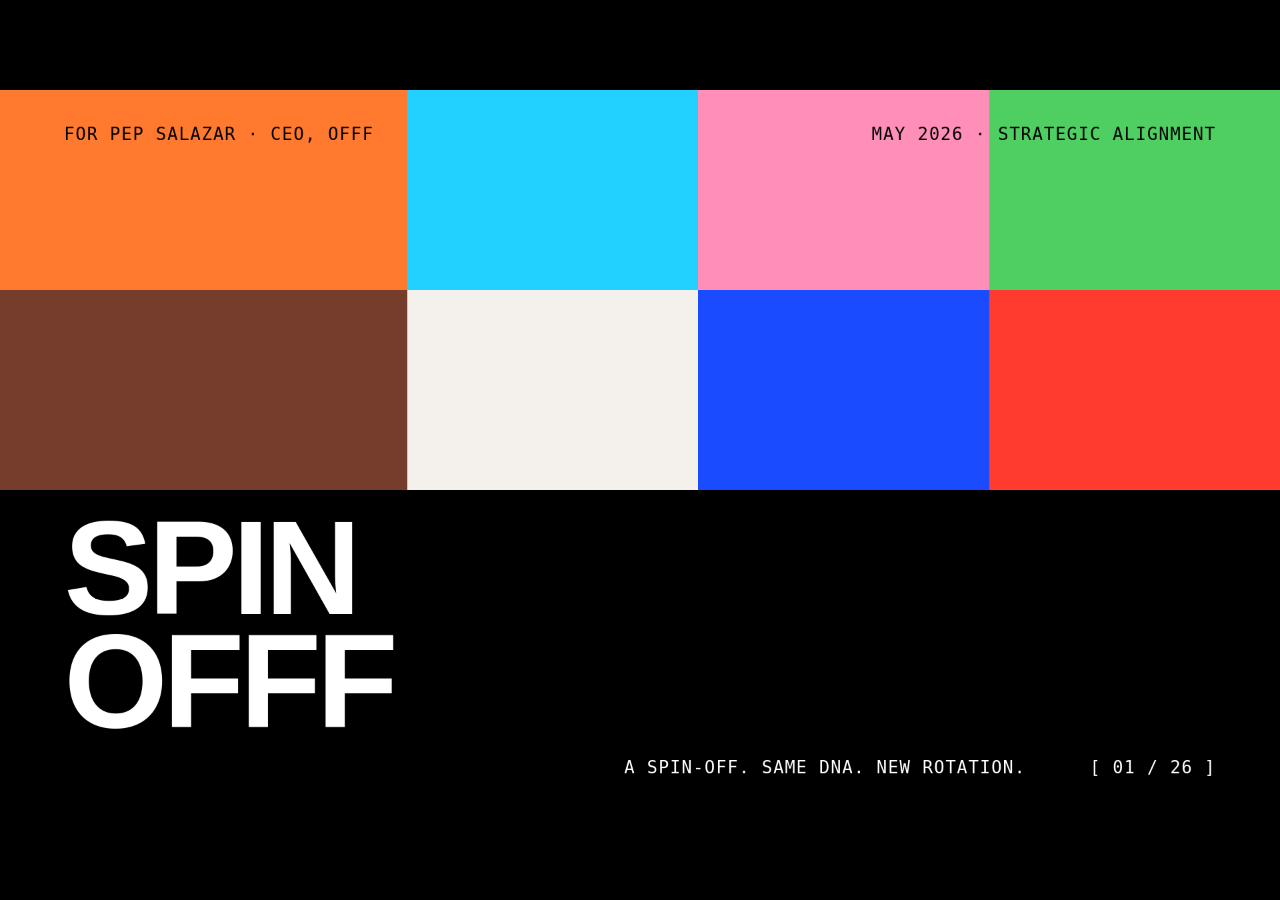
==== commit f305f900: "Expand pitch-for-pep deck to 26 slides: newsletter, box, split closing - Add newsletter (09) and cre" ====
--- a/decks/pitch-for-pep/project/print.html
+++ b/decks/pitch-for-pep/project/print.html
@@ -16,20 +16,24 @@
 "The team. Eight people on full salary: four founders + four production roles. Gabriela on operations (Amazon PM rigor), Yeva on international growth, Lian on visual craft, Rodrigo on tech and product, plus a content/social/AV pod. Lean for a media company at this scope.",
 "What it is — three layers. Free newsletter (M1). Paid membership at €12/mo (M4, one month before OFFF Barcelona 2027). Creative box (Y4, when the audience is large enough to justify physical ops). Each layer is escalating commitment. Trust before money — the brand promise.",
 "The artist of the month. The unifying mechanic. One artist anchors the newsletter, the podcast, social, and eventually the box. They're paid €2K. They co-promote to their own audience. This is what makes content production lean and what gives every month a distinct visual identity.",
+"The newsletter. Free, forever. Monthly. Each issue is reinvented around the artist of the month — concept, sections, type, color. Same vessel, new shape every issue. Launches Jan 2027 — M1. The newsletter is also our top-of-funnel for membership — the channel that warms people up to the €12/mo commitment.",
+"Member benefits. Not a paywall on content — a passport into the OFFF ecosystem. Sponsor toolkits, marketplace credit, early-bird tickets, free meetups, mentor access. Every benefit pulls members deeper into OFFF, not away from it.",
+"The creative box. The artist also designs the physical extension — picks the contents, common or weird, anything that lands the opposite of samification. Built to be unboxed on camera. Launches Year 4 when audience scale can carry physical ops; adds €655K across Y4–Y5 and feeds the UGC engine.",
 "The funnel — the bowtie. Read left to right: OFFF community → newsletter → membership → spending credits and box. Left side is acquisition (free), right side is expansion (paid, recurring). The neck of the bowtie is the membership — that's where trust converts to revenue.",
-"Member benefits. Not a paywall on content — a passport into the OFFF ecosystem. Sponsor toolkits, marketplace credit, early-bird tickets, free meetups, mentor access. Every benefit pulls members deeper into OFFF, not away from it.",
 "The unfair advantage. This is the slide for you, Pep. Everything we leverage is something OFFF earned over 25 years. 200K–400K reachable people. Decades of artist relationships. The sponsor network. Government tax structures. The trust. We don't have a marketing budget because we don't need one.",
 "Market. TAM 150–200M creatives globally. SAM 15–20M in the OFFF lane (It's Nice That, Dezeen audience). SOM 500K reachable; 10K paying members by Year 5. Frame it as opportunity, not promise.",
 "Business model. Three revenue streams in Y1: newsletter sponsorship (from M3, integrated with the artist), membership (from M4, €12/mo), platform ads (from M6). Box subscription launches Y4. Pricing chosen to fund the artist fee, the team, and the perks ecosystem — going below €12 forces compromises.",
 "Year 1 plan — the building year. Newsletter M1. Membership M4. End of Y1: 1,000 members, €16.5K MRR, €91K revenue. Costs are €206K — eight people on full salary from day one. Y1 closes at -€115K. Monthly break-even at M13, start of Year 2.",
-"The 5-year P&L. €3.9M revenue, €1.49M costs, +€2.43M net across five years. Cumulative break-even in Q4 of Year 2. Box subscription adds €655K across Y4–Y5. Membership is the engine — 78% of cumulative revenue. 10,000 members by EoY5.",
+"The 5-year P&L, year by year. From -€115K in Y1 to +€1.16M in Y5. Each year's net more than doubles the last. Membership is the engine — 78% of cumulative revenue. 10,000 members by EoY5.",
+"The shape of the curve. Monthly break-even at M13 — start of Y2. Cumulative break-even — seed recovered — in Q4 of Year 2. Box launches Y4 only when the audience can carry it, adding €655K across Y4–Y5. Five years compound to +€2.43M.",
 "Risks. Three honest ones, with mitigations. Cannibalization (we feed festival ticket sales, not replace them). Churn over 5% (multi-vector benefits — content + perks + credits + access). Brand dilution (you have approval rights on artists, sponsors, and brand changes). All in writing.",
+"Pep's main concern. How do we monetize when so much creative content is free online? Three answers: curation (25 years of OFFF taste applied weekly to one named artist), access (events, tickets, mentors — free content can't deliver these), belonging (members are participants, not consumers). Membership is a passport, not a paywall.",
+"Why this price. €12 / month funds the €2K artist fee, the production team, the perks ecosystem. Below €12 forces compromise on artist pay or member benefits — both unacceptable. Early-adopter pricing at launch (M4) is allowed to drive momentum.",
+"Brand & ecosystem. Complement, not substitute. Year-round oxygen for the brand. Members get early-bird festival access (higher conversion, not lower). Credits route spend into the OFFF marketplace. Box winners present at OFFF — UGC OFFF can use. The festival gets a warmer, larger, more loyal audience to sell tickets to.",
+"Retention. Membership is multi-vector — content, perks, credits, access. A member who stops reading the newsletter still spends their credits and uses their early-bird ticket. Diversification across four vectors is the churn moat. We measure usage on each one monthly and adjust if a vector is underused.",
 "The investment ask. ~€125K seed to cover the Y1 deficit. Eight people, full salary, no paid acquisition. Capital recovered in Q4 of Year 2; 5-year cumulative return +€2.43M. Natural investor: OFFF as equity co-funder. Or we go raise it externally — we're asking for your blessing to proceed.",
-"Closing. We don't monetize until we've earned trust. Fight samification. Meaningful art and design to help fix this messy world. Three sentences — that's the company. Hand to Pep for Q&A.",
-"Q&A — appendix slide. Pep's main concern: how do we monetize when there's so much free creative content online? Answer: we don't compete on volume of free content. We compete on curation, access, and belonging. Membership is a passport, not a paywall.",
-"Q&A — appendix slide. Why €12 / month? It's the price needed to fund the artist (€2K/mo), the perks ecosystem, and the production team. Below €12 forces compromise on artist pay or member benefits — both unacceptable. Early-adopter pricing is allowed at launch.",
-"Q&A — appendix slide. Why won't this cannibalize OFFF? It's complement, not substitute. Year-round oxygen for the brand; funnels members back into festival ticket sales (early-bird access); feeds the OFFF marketplace; creates UGC OFFF can use.",
-"Q&A — appendix slide. What if churn is higher than 5%? Multi-vector membership: members who don't read the newsletter still spend their credits and use early-bird festival access. That diversification is the moat. We measure MRR churn monthly and adjust perks if a vector is underused."
+"Closing · the hook. Pep-direct. You built the festival over 25 years. Pause. Let the weight land. The next slide answers what comes next.",
+"Closing · the invitation. Let's build the year around it. Green slide — the 'go' signal. Hand to Pep for Q&A."
 ]
 </script>
 </head>
@@ -64,7 +68,7 @@
 
   <div style="position:absolute; left: 96px; right: 96px; bottom: 44px; display:flex; justify-content:flex-end; align-items:flex-end; gap: 96px; color: var(--offf-white); font-family: var(--font-mono); font-size: 26px; letter-spacing: 0.06em; text-transform: uppercase; z-index: 6;">
     <span>A spin-off. Same DNA. New rotation.</span>
-    <span>[ 01 / 18 ]</span>
+    <span>[ 01 / 26 ]</span>
   </div>
 </section>
 
@@ -77,7 +81,7 @@
     <div class="tag" style="margin-bottom: 32px;">[ 02 ] How this lands</div>
     <div class="title" style="max-width: 1500px;">Problem first.<br/>Vision second.<br/>The ask, last.</div>
     <div class="lead" style="max-width: 1300px; margin-top: 48px; color: var(--n-600);">
-      Eighteen slides, one sitting. We earn the buy-in before we ask for the cheque — what SPIN OFFF is, what it earns, what it asks of OFFF, what it gives back. The number lands at the end, after you've seen the full shape.
+      Twenty-six slides, one sitting. We earn the buy-in before we ask for the cheque — what SPIN OFFF is, what it earns, what it asks of OFFF, what it gives back. The number lands at the end, after you've seen the full shape.
     </div>
     <div class="row gap-md" style="margin-top: 72px;">
       <div class="card" style="padding: 28px 36px; min-width: 360px;">
@@ -85,16 +89,16 @@
         <div class="sub" style="font-size: 44px; margin-top: 12px;">Problem &amp; vision</div>
       </div>
       <div class="card" style="padding: 28px 36px; min-width: 360px;">
-        <div class="tag" style="color: var(--n-500);">Part 2 · 06–15</div>
-        <div class="sub" style="font-size: 44px; margin-top: 12px;">Model &amp; numbers</div>
+        <div class="tag" style="color: var(--n-500);">Part 2 · 06–24</div>
+        <div class="sub" style="font-size: 44px; margin-top: 12px;">Model, concerns &amp; the ask</div>
       </div>
       <div class="card" style="padding: 28px 36px; min-width: 360px;">
-        <div class="tag" style="color: var(--n-500);">Part 3 · 17–18</div>
-        <div class="sub" style="font-size: 44px; margin-top: 12px;">Closing &amp; the ask</div>
-      </div>
-    </div>
-  </div>
-  <div class="snum">[ 02 / 18 ]</div>
+        <div class="tag" style="color: var(--n-500);">Part 3 · 25–26</div>
+        <div class="sub" style="font-size: 44px; margin-top: 12px;">The close</div>
+      </div>
+    </div>
+  </div>
+  <div class="snum">[ 02 / 26 ]</div>
 </section>
 
 <!-- ============================================================
@@ -111,7 +115,7 @@
       AI is collapsing creative variety into one homogenized look. Designers feel it. Audiences feel it. The web is running out of distinct voices — and there's no curated, year-round counterweight in the OFFF lane.
     </div>
   </div>
-  <div class="snum">[ 03 / 18 ]</div>
+  <div class="snum">[ 03 / 26 ]</div>
 </section>
 
 <!-- ============================================================
@@ -140,7 +144,7 @@
       The community doesn't disappear between festivals. It scatters. SPIN OFFF is the signal that keeps it tuned in — year round, in OFFF's voice.
     </div>
   </div>
-  <div class="snum">[ 04 / 18 ]</div>
+  <div class="snum">[ 04 / 26 ]</div>
 </section>
 
 <!-- ============================================================
@@ -149,7 +153,6 @@
 <section data-label="05 The vision" class="bg-green">
   <div class="bar"><span class="left"><span class="dot"></span> SPIN OFFF</span><span>The vision</span></div>
   <div class="slide" style="justify-content:center;">
-    <div class="tag" style="margin-bottom: 40px;">[ 05 ] The vision</div>
     <div class="display" style="font-size: 200px; line-height: 0.88;">
       The year-round<br/>home of creative<br/>culture.
     </div>
@@ -157,7 +160,7 @@
       A media company spun off from OFFF — newsletter, membership, creative box. Anchored every month by one featured artist. Curated, opinionated, warm. We don't compete with free content. We curate against it.
     </div>
   </div>
-  <div class="snum">[ 05 / 18 ]</div>
+  <div class="snum">[ 05 / 26 ]</div>
 </section>
 
 <!-- ============================================================
@@ -216,7 +219,7 @@
       Eight people on full salary from day one — four founders above + four production roles (content, social, AV, community). Plus a rotating featured artist (€2K/mo). Total Y1 team cost: €194K. Lean for a media company at this scope.
     </div>
   </div>
-  <div class="snum">[ 06 / 18 ]</div>
+  <div class="snum">[ 06 / 26 ]</div>
 </section>
 
 <!-- ============================================================
@@ -232,7 +235,7 @@
       <div class="card grow" style="background: var(--offf-cyan); border-color: var(--offf-black); padding: 36px;">
         <div class="tag">[ Layer 01 ] Audience</div>
         <div class="sub" style="font-size: 48px; margin-top: 18px;">Free newsletter</div>
-        <div class="body-lg" style="margin-top: 18px;">Weekly. One artist of the month. Curated work, interviews, OFFF legacy. Free for the first three months — always.</div>
+        <div class="body-lg" style="margin-top: 18px;">Monthly. One artist of the month. Curated work, interviews, OFFF legacy. Free, forever.</div>
         <div class="tag" style="margin-top: 28px;">M1 · Jan 2027</div>
       </div>
       <div class="card grow" style="background: var(--offf-orange); border-color: var(--offf-black); padding: 36px;">
@@ -249,7 +252,7 @@
       </div>
     </div>
   </div>
-  <div class="snum">[ 07 / 18 ]</div>
+  <div class="snum">[ 07 / 26 ]</div>
 </section>
 
 <!-- ============================================================
@@ -290,16 +293,172 @@
     </div>
   </div>
   <div class="bar"><span class="left"><span class="dot"></span> SPIN OFFF</span><span>Artist of the month</span></div>
-  <div class="snum">[ 08 / 18 ]</div>
-</section>
-
-<!-- ============================================================
-     09 — THE BOWTIE FUNNEL
-     ============================================================ -->
-<section data-label="09 The funnel" class="bg-paper">
+  <div class="snum">[ 08 / 26 ]</div>
+</section>
+
+<!-- ============================================================
+     09 — THE NEWSLETTER
+     ============================================================ -->
+<section data-label="09 The newsletter" class="bg-paper">
+  <div class="bar"><span class="left"><span class="dot"></span> SPIN OFFF</span><span>The newsletter</span></div>
+  <div class="slide" style="padding-top: 140px;">
+    <div class="tag" style="margin-bottom: 20px;">[ 09 ] The newsletter</div>
+    <div class="title" style="font-size: 84px; max-width: 1700px;">Free, forever.<br/><span style="color: var(--offf-electric);">A new shape every issue.</span></div>
+    <div class="lead" style="max-width: 1500px; margin-top: 24px; color: var(--n-600);">
+      Each issue carries the artist of the month's concept — sections, type, color, voice. Same vessel. A new shape every issue.
+    </div>
+
+    <!-- Three mock issues side by side. Each is the same newsletter under a different artist's visual identity. -->
+    <div style="margin-top: 56px; display:grid; grid-template-columns: 1fr 1fr 1fr; gap: 28px;">
+
+      <!-- Issue 01 — Cyan / clean sans -->
+      <div style="background: var(--offf-cyan); color: var(--offf-black); padding: 32px; aspect-ratio: 16 / 11; display: flex; flex-direction: column; justify-content: space-between;">
+        <div>
+          <div class="tag">[ Issue 01 · Jan 2027 ]</div>
+          <div class="display" style="font-size: 60px; line-height: 0.9; margin-top: 20px;">A new<br/>shape.</div>
+        </div>
+        <div style="display: flex; flex-direction: column; gap: 8px; font-family: var(--font-mono); font-size: 18px; letter-spacing: 0.06em; text-transform: uppercase;">
+          <div>— Cover essay</div>
+          <div>— Artist Q&amp;A</div>
+          <div>— Picks of the month</div>
+          <div>— Workshop</div>
+        </div>
+      </div>
+
+      <!-- Issue 02 — Pink / italic -->
+      <div style="background: var(--offf-pink); color: var(--offf-black); padding: 32px; aspect-ratio: 16 / 11; display: flex; flex-direction: column; justify-content: space-between;">
+        <div>
+          <div class="tag">[ Issue 02 · Feb 2027 ]</div>
+          <div class="display" style="font-size: 56px; line-height: 0.95; margin-top: 20px; font-style: italic;">Another<br/>shape.</div>
+        </div>
+        <div style="display: flex; flex-direction: column; gap: 8px; font-family: var(--font-mono); font-size: 18px; letter-spacing: 0.06em; text-transform: uppercase;">
+          <div>— Letter</div>
+          <div>— Process diary</div>
+          <div>— Tools</div>
+          <div>— Field trip</div>
+        </div>
+      </div>
+
+      <!-- Issue 03 — Black / green / mono -->
+      <div style="background: var(--offf-black); color: var(--offf-white); padding: 32px; aspect-ratio: 16 / 11; display: flex; flex-direction: column; justify-content: space-between;">
+        <div>
+          <div class="tag" style="color: var(--offf-green);">[ Issue 03 · Mar 2027 ]</div>
+          <div class="display" style="font-size: 60px; line-height: 0.9; margin-top: 20px; font-family: var(--font-mono); text-transform: uppercase; letter-spacing: -0.02em;">Yet<br/>another.</div>
+        </div>
+        <div style="display: flex; flex-direction: column; gap: 8px; font-family: var(--font-mono); font-size: 18px; letter-spacing: 0.06em; text-transform: uppercase; color: var(--offf-green);">
+          <div>— Manifesto</div>
+          <div>— Behind the desk</div>
+          <div>— Mentions</div>
+          <div>— Open studio</div>
+        </div>
+      </div>
+    </div>
+
+    <div class="small" style="margin-top: 32px; color: var(--n-500); max-width: 1500px;">
+      Monthly · Free, forever · Launches Jan 2027 (M1).
+    </div>
+  </div>
+  <div class="snum">[ 09 / 26 ]</div>
+</section>
+
+<!-- ============================================================
+     10 — MEMBER BENEFITS
+     ============================================================ -->
+<section data-label="10 Member benefits">
+  <div class="bar"><span class="left"><span class="dot"></span> SPIN OFFF</span><span>Member benefits</span></div>
+  <div class="slide" style="padding-top: 160px;">
+    <div class="tag" style="margin-bottom: 28px;">[ 10 ] What €12 unlocks</div>
+    <div class="title" style="max-width: 1500px;">A passport into<br/>the OFFF ecosystem.</div>
+
+    <div class="row" style="margin-top: 72px; gap: 0; align-items:stretch; border-top: 2px solid var(--offf-black); border-bottom: 2px solid var(--offf-black);">
+      <div style="flex:1; padding: 32px 28px; border-right: 2px solid var(--offf-black);">
+        <span class="numtag">[ 01 ]</span>
+        <div class="sub" style="font-size: 32px; margin-top: 18px;">Sponsor toolkits &amp; discounts</div>
+      </div>
+      <div style="flex:1; padding: 32px 28px; border-right: 2px solid var(--offf-black);">
+        <span class="numtag">[ 02 ]</span>
+        <div class="sub" style="font-size: 32px; margin-top: 18px;">Marketplace credit system</div>
+      </div>
+      <div style="flex:1; padding: 32px 28px; border-right: 2px solid var(--offf-black);">
+        <span class="numtag">[ 03 ]</span>
+        <div class="sub" style="font-size: 32px; margin-top: 18px;">Early-bird OFFF tickets</div>
+      </div>
+      <div style="flex:1; padding: 32px 28px;">
+        <span class="numtag">[ 04 ]</span>
+        <div class="sub" style="font-size: 32px; margin-top: 18px;">Exclusive digital art drops</div>
+      </div>
+    </div>
+
+    <div class="row" style="gap: 0; align-items:stretch; border-bottom: 2px solid var(--offf-black);">
+      <div style="flex:1; padding: 32px 28px; border-right: 2px solid var(--offf-black);">
+        <span class="numtag">[ 05 ]</span>
+        <div class="sub" style="font-size: 32px; margin-top: 18px;">Free meetups &amp; events</div>
+      </div>
+      <div style="flex:1; padding: 32px 28px; border-right: 2px solid var(--offf-black);">
+        <span class="numtag">[ 06 ]</span>
+        <div class="sub" style="font-size: 32px; margin-top: 18px;">Mentor &amp; networking access</div>
+      </div>
+      <div style="flex:1; padding: 32px 28px; border-right: 2px solid var(--offf-black);">
+        <span class="numtag">[ 07 ]</span>
+        <div class="sub" style="font-size: 32px; margin-top: 18px;">Artist-of-the-month deep dives</div>
+      </div>
+      <div style="flex:1; padding: 32px 28px;">
+        <span class="numtag">[ 08 ]</span>
+        <div class="sub" style="font-size: 32px; margin-top: 18px;">Yearly creator award entry</div>
+      </div>
+    </div>
+
+    <div class="lead" style="margin-top: 48px; max-width: 1500px; color: var(--n-600);">
+      Every benefit pulls the member <em>deeper</em> into OFFF — not away from it. Credits route spend into the OFFF marketplace; early access funnels into festival ticket sales.
+    </div>
+  </div>
+  <div class="snum">[ 10 / 26 ]</div>
+</section>
+
+<!-- ============================================================
+     11 — THE CREATIVE BOX
+     ============================================================ -->
+<section data-label="11 The creative box" class="bg-paper">
+  <div style="display:grid; grid-template-columns: 1fr 1fr; height:100%;">
+    <div style="overflow: hidden; background: var(--offf-red); display:flex; align-items:center; justify-content:center;">
+      <img src="assets/sample-box.jpg" class="fill" alt="A cardboard box covered in vibrant, hand-drawn stickers — reference for an artist-curated SPIN OFFF box." />
+    </div>
+    <div style="padding: 120px 72px 110px; display:flex; flex-direction:column; justify-content:space-between; min-height: 0; height: 1080px; box-sizing: border-box;">
+      <div>
+        <div class="tag" style="margin-bottom: 14px;">[ 11 ] The creative box</div>
+        <div class="title" style="font-size: 64px;">Curated by the artist.<br/><span style="color: var(--offf-red);">Surprise by design.</span></div>
+        <div class="lead" style="margin-top: 18px; color: var(--n-600); max-width: 720px; font-size: 24px;">
+          Each box is a physical extension of the month's concept. The artist picks the contents — common materials, weird ones, anything that lands the opposite of samification.
+        </div>
+      </div>
+
+      <div class="stack gap-sm" style="margin-top: 12px;">
+        <div class="row middle gap-md" style="border-top: 2px solid var(--offf-black); padding: 6px 0;">
+          <span class="numtag">[ 01 ]</span><span class="body-lg" style="font-size: 24px;">Artist sets the concept and material list</span>
+        </div>
+        <div class="row middle gap-md" style="border-top: 2px solid var(--offf-black); padding: 6px 0;">
+          <span class="numtag">[ 02 ]</span><span class="body-lg" style="font-size: 24px;">Common or weird — the surprise <em>is</em> the point</span>
+        </div>
+        <div class="row middle gap-md" style="border-top: 2px solid var(--offf-black); padding: 6px 0;">
+          <span class="numtag">[ 03 ]</span><span class="body-lg" style="font-size: 24px;">Built to be unboxed on camera — UGC engine</span>
+        </div>
+        <div class="row middle gap-md" style="border-top: 2px solid var(--offf-black); border-bottom: 2px solid var(--offf-black); padding: 6px 0;">
+          <span class="numtag">[ 04 ]</span><span class="body-lg" style="font-size: 24px;">Launches Year 4 · EU-only · +€655K (Y4–Y5)</span>
+        </div>
+      </div>
+    </div>
+  </div>
+  <div class="bar"><span class="left"><span class="dot"></span> SPIN OFFF</span><span>The creative box</span></div>
+  <div class="snum">[ 11 / 26 ]</div>
+</section>
+
+<!-- ============================================================
+     12 — THE BOWTIE FUNNEL
+     ============================================================ -->
+<section data-label="12 The funnel" class="bg-paper">
   <div class="bar"><span class="left"><span class="dot"></span> SPIN OFFF</span><span>The funnel</span></div>
   <div class="slide" style="padding-top: 160px;">
-    <div class="tag" style="margin-bottom: 24px;">[ 09 ] Acquisition · Conversion · Expansion</div>
+    <div class="tag" style="margin-bottom: 24px;">[ 12 ] Acquisition · Conversion · Expansion</div>
     <div class="title" style="font-size: 76px; max-width: 1700px;">A symmetrical funnel.<br/>Trust on the left. Revenue on the right.</div>
 
     <div class="bowtie-wrap" style="margin-top: 40px;">
@@ -342,7 +501,7 @@
         <text x="1280" y="210" class="bt-text bt-lbl">Spend credits · attend meetups</text>
 
         <text x="1280" y="280" class="bt-tag" text-anchor="start">[ Expand ]</text>
-        <text x="1280" y="320" class="bt-text bt-lbl">Box subscription (Y2)</text>
+        <text x="1280" y="320" class="bt-text bt-lbl">Box subscription (Y4)</text>
 
         <text x="1080" y="380" class="bt-tag" text-anchor="start">[ Advocate ]</text>
         <text x="1080" y="420" class="bt-text bt-lbl">UGC · referrals · award</text>
@@ -353,70 +512,16 @@
       The membership is the knot. Every member who crosses it generates recurring revenue <em>and</em> generates content that pulls the next cohort in.
     </div>
   </div>
-  <div class="snum">[ 09 / 18 ]</div>
-</section>
-
-<!-- ============================================================
-     10 — MEMBER BENEFITS
-     ============================================================ -->
-<section data-label="10 Member benefits">
-  <div class="bar"><span class="left"><span class="dot"></span> SPIN OFFF</span><span>Member benefits</span></div>
-  <div class="slide" style="padding-top: 160px;">
-    <div class="tag" style="margin-bottom: 28px;">[ 10 ] What €12 unlocks</div>
-    <div class="title" style="max-width: 1500px;">A passport into<br/>the OFFF ecosystem.</div>
-
-    <div class="row" style="margin-top: 72px; gap: 0; align-items:stretch; border-top: 2px solid var(--offf-black); border-bottom: 2px solid var(--offf-black);">
-      <div style="flex:1; padding: 32px 28px; border-right: 2px solid var(--offf-black);">
-        <span class="numtag">[ 01 ]</span>
-        <div class="sub" style="font-size: 32px; margin-top: 18px;">Sponsor toolkits &amp; discounts</div>
-      </div>
-      <div style="flex:1; padding: 32px 28px; border-right: 2px solid var(--offf-black);">
-        <span class="numtag">[ 02 ]</span>
-        <div class="sub" style="font-size: 32px; margin-top: 18px;">Marketplace credit system</div>
-      </div>
-      <div style="flex:1; padding: 32px 28px; border-right: 2px solid var(--offf-black);">
-        <span class="numtag">[ 03 ]</span>
-        <div class="sub" style="font-size: 32px; margin-top: 18px;">Early-bird OFFF tickets</div>
-      </div>
-      <div style="flex:1; padding: 32px 28px;">
-        <span class="numtag">[ 04 ]</span>
-        <div class="sub" style="font-size: 32px; margin-top: 18px;">Exclusive digital art drops</div>
-      </div>
-    </div>
-
-    <div class="row" style="gap: 0; align-items:stretch; border-bottom: 2px solid var(--offf-black);">
-      <div style="flex:1; padding: 32px 28px; border-right: 2px solid var(--offf-black);">
-        <span class="numtag">[ 05 ]</span>
-        <div class="sub" style="font-size: 32px; margin-top: 18px;">Free meetups &amp; events</div>
-      </div>
-      <div style="flex:1; padding: 32px 28px; border-right: 2px solid var(--offf-black);">
-        <span class="numtag">[ 06 ]</span>
-        <div class="sub" style="font-size: 32px; margin-top: 18px;">Mentor &amp; networking access</div>
-      </div>
-      <div style="flex:1; padding: 32px 28px; border-right: 2px solid var(--offf-black);">
-        <span class="numtag">[ 07 ]</span>
-        <div class="sub" style="font-size: 32px; margin-top: 18px;">Artist-of-the-month deep dives</div>
-      </div>
-      <div style="flex:1; padding: 32px 28px;">
-        <span class="numtag">[ 08 ]</span>
-        <div class="sub" style="font-size: 32px; margin-top: 18px;">Yearly creator award entry</div>
-      </div>
-    </div>
-
-    <div class="lead" style="margin-top: 48px; max-width: 1500px; color: var(--n-600);">
-      Every benefit pulls the member <em>deeper</em> into OFFF — not away from it. Credits route spend into the OFFF marketplace; early access funnels into festival ticket sales.
-    </div>
-  </div>
-  <div class="snum">[ 10 / 18 ]</div>
-</section>
-
-<!-- ============================================================
-     11 — UNFAIR ADVANTAGE
-     ============================================================ -->
-<section data-label="11 Unfair advantage" class="bg-black">
+  <div class="snum">[ 12 / 26 ]</div>
+</section>
+
+<!-- ============================================================
+     13 — UNFAIR ADVANTAGE
+     ============================================================ -->
+<section data-label="13 Unfair advantage" class="bg-black">
   <div class="bar invert"><span class="left"><span class="dot"></span> SPIN OFFF</span><span>Unfair advantage</span></div>
   <div class="slide" style="padding-top: 160px;">
-    <div class="tag" style="margin-bottom: 28px; color: var(--offf-green);">[ 11 ] What 25 years of OFFF earned</div>
+    <div class="tag" style="margin-bottom: 28px; color: var(--offf-green);">[ 13 ] What 25 years of OFFF earned</div>
     <div class="title" style="max-width: 1700px;">We don't have a<br/>marketing budget.<br/><span style="color: var(--offf-green);">We don't need one.</span></div>
 
     <div class="row" style="margin-top: 64px; gap: 32px; align-items:stretch;">
@@ -442,16 +547,16 @@
       Sponsor network for member perks. Government tax structures via art sponsorship. Brand trust earned across the global creative industry. None of this is buy-able. All of it is borrowable, on terms we agree.
     </div>
   </div>
-  <div class="snum">[ 11 / 18 ]</div>
+  <div class="snum">[ 13 / 26 ]</div>
 </section>
 
 <!-- ============================================================
      12 — MARKET (TAM/SAM/SOM)
      ============================================================ -->
-<section data-label="12 Market">
+<section data-label="14 Market">
   <div class="bar"><span class="left"><span class="dot"></span> SPIN OFFF</span><span>Market</span></div>
   <div class="slide" style="padding-top: 160px;">
-    <div class="tag" style="margin-bottom: 28px;">[ 12 ] TAM · SAM · SOM</div>
+    <div class="tag" style="margin-bottom: 28px;">[ 14 ] TAM · SAM · SOM</div>
     <div class="title" style="max-width: 1500px;">A global market<br/>with a curated lane.</div>
 
     <div class="row" style="margin-top: 80px; gap: 32px; align-items:stretch;">
@@ -479,16 +584,16 @@
       We don't need to capture the market — only a tenth of one percent of the SAM is a €1M+ ARR business at €12 / month.
     </div>
   </div>
-  <div class="snum">[ 12 / 18 ]</div>
+  <div class="snum">[ 14 / 26 ]</div>
 </section>
 
 <!-- ============================================================
      13 — BUSINESS MODEL & PRICING
      ============================================================ -->
-<section data-label="13 Business model" class="bg-paper">
+<section data-label="15 Business model" class="bg-paper">
   <div class="bar"><span class="left"><span class="dot"></span> SPIN OFFF</span><span>Business model</span></div>
   <div class="slide" style="padding-top: 160px;">
-    <div class="tag" style="margin-bottom: 28px;">[ 13 ] Three revenue streams in Y1</div>
+    <div class="tag" style="margin-bottom: 28px;">[ 15 ] Three revenue streams in Y1</div>
     <div class="title" style="max-width: 1500px;">€12 / month.<br/>Plus sponsorship. Plus ads.</div>
 
     <div class="row" style="margin-top: 64px; gap: 0;">
@@ -524,16 +629,16 @@
       </div>
     </div>
   </div>
-  <div class="snum">[ 13 / 18 ]</div>
+  <div class="snum">[ 15 / 26 ]</div>
 </section>
 
 <!-- ============================================================
      14 — YEAR 1 PLAN (revenue ramp chart)
      ============================================================ -->
-<section data-label="14 Year 1 plan">
+<section data-label="16 Year 1 plan">
   <div class="bar"><span class="left"><span class="dot"></span> SPIN OFFF</span><span>Year 1</span></div>
   <div class="slide" style="padding-top: 160px;">
-    <div class="tag" style="margin-bottom: 28px;">[ 14 ] Jan 2027 → Dec 2027 · the building year</div>
+    <div class="tag" style="margin-bottom: 28px;">[ 16 ] Jan 2027 → Dec 2027 · the building year</div>
     <div class="title" style="max-width: 1700px;">Newsletter M1. Members M4.<br/>End Y1: 1,000 members, €16.5K MRR.</div>
 
     <!-- Bar chart: monthly revenue vs. monthly cost line. costs flat at ~€17K; revenue ramps to €16.5K. Bars in €K -->
@@ -600,157 +705,324 @@
       Costs are flat ~€17K/mo (team €16.2K + ops €600). Revenue closes the gap monthly. Y1 ends just below the cost line — the deficit is the seed ask.
     </div>
   </div>
-  <div class="snum">[ 14 / 18 ]</div>
-</section>
-
-<!-- ============================================================
-     15 — 5-YEAR P&L
-     ============================================================ -->
-<section data-label="15 5-year P&amp;L" class="bg-electric">
-  <div class="bar invert"><span class="left"><span class="dot"></span> SPIN OFFF</span><span>5-year P&amp;L</span></div>
+  <div class="snum">[ 16 / 26 ]</div>
+</section>
+
+<!-- ============================================================
+     15 — 5-YEAR P&L · BY YEAR
+     ============================================================ -->
+<section data-label="17 5-year P&amp;L · by year" class="bg-electric">
+  <div class="bar invert"><span class="left"><span class="dot"></span> SPIN OFFF</span><span>5-year P&amp;L · By year</span></div>
   <div class="slide" style="padding-top: 140px;">
-    <div class="tag" style="margin-bottom: 20px; color: var(--offf-pink);">[ 15 ] Y1 — Y5 · 2027 → 2031</div>
+    <div class="tag" style="margin-bottom: 20px; color: var(--offf-pink);">[ 17 ] Y1 → Y5 · 2027 → 2031</div>
     <div class="title" style="font-size: 88px; max-width: 1700px;">€3.9M revenue. €1.49M costs.<br/><span style="color: var(--offf-cyan);">+€2.43M cumulative.</span></div>
 
-    <!-- Stacked area-style bars: revenue (cyan/pink stack) vs costs (orange dashed line via outlined block) per year. Cumulative net line shown below. -->
-    <div style="margin-top: 44px; display:grid; grid-template-columns: 1fr 1fr 1fr 1fr 1fr; gap: 12px;">
+    <!-- Five year-cards. Existing markup, scaled up slightly now that they own the slide. -->
+    <div style="margin-top: 80px; display:grid; grid-template-columns: 1fr 1fr 1fr 1fr 1fr; gap: 16px;">
 
       <!-- Y1 -->
-      <div style="border: 2px solid var(--offf-white); padding: 22px;">
+      <div style="border: 2px solid var(--offf-white); padding: 28px;">
         <div class="tag" style="color: var(--offf-pink);">[ Year 1 ]</div>
-        <div class="numeral" style="font-size: 56px; line-height: 1; margin-top: 12px;">1,000</div>
+        <div class="numeral" style="font-size: 64px; line-height: 1; margin-top: 14px;">1,000</div>
         <div class="small" style="margin-top: 6px; color: var(--n-200);">members EoY</div>
-        <div style="margin-top: 22px; border-top: 1px solid var(--offf-white); padding-top: 12px;">
+        <div style="margin-top: 28px; border-top: 1px solid var(--offf-white); padding-top: 16px;">
           <div class="small" style="color: var(--n-200);">Revenue</div>
-          <div class="sub" style="font-size: 36px; color: var(--offf-cyan);">€91K</div>
-          <div class="small" style="margin-top: 10px; color: var(--n-200);">Costs</div>
-          <div class="sub" style="font-size: 36px;">€206K</div>
-          <div class="small" style="margin-top: 10px; color: var(--n-200);">Net</div>
-          <div class="sub" style="font-size: 36px; color: var(--offf-orange);">-€115K</div>
+          <div class="sub" style="font-size: 40px; color: var(--offf-cyan);">€91K</div>
+          <div class="small" style="margin-top: 12px; color: var(--n-200);">Costs</div>
+          <div class="sub" style="font-size: 40px;">€206K</div>
+          <div class="small" style="margin-top: 12px; color: var(--n-200);">Net</div>
+          <div class="sub" style="font-size: 40px; color: var(--offf-orange);">-€115K</div>
         </div>
       </div>
 
       <!-- Y2 -->
-      <div style="border: 2px solid var(--offf-white); padding: 22px;">
+      <div style="border: 2px solid var(--offf-white); padding: 28px;">
         <div class="tag" style="color: var(--offf-pink);">[ Year 2 ]</div>
-        <div class="numeral" style="font-size: 56px; line-height: 1; margin-top: 12px;">2,500</div>
+        <div class="numeral" style="font-size: 64px; line-height: 1; margin-top: 14px;">2,500</div>
         <div class="small" style="margin-top: 6px; color: var(--n-200);">members EoY</div>
-        <div style="margin-top: 22px; border-top: 1px solid var(--offf-white); padding-top: 12px;">
+        <div style="margin-top: 28px; border-top: 1px solid var(--offf-white); padding-top: 16px;">
           <div class="small" style="color: var(--n-200);">Revenue</div>
-          <div class="sub" style="font-size: 36px; color: var(--offf-cyan);">€345K</div>
-          <div class="small" style="margin-top: 10px; color: var(--n-200);">Costs</div>
-          <div class="sub" style="font-size: 36px;">€213K</div>
-          <div class="small" style="margin-top: 10px; color: var(--n-200);">Net</div>
-          <div class="sub" style="font-size: 36px; color: var(--offf-green);">+€132K</div>
+          <div class="sub" style="font-size: 40px; color: var(--offf-cyan);">€345K</div>
+          <div class="small" style="margin-top: 12px; color: var(--n-200);">Costs</div>
+          <div class="sub" style="font-size: 40px;">€213K</div>
+          <div class="small" style="margin-top: 12px; color: var(--n-200);">Net</div>
+          <div class="sub" style="font-size: 40px; color: var(--offf-green);">+€132K</div>
         </div>
       </div>
 
       <!-- Y3 -->
-      <div style="border: 2px solid var(--offf-white); padding: 22px;">
+      <div style="border: 2px solid var(--offf-white); padding: 28px;">
         <div class="tag" style="color: var(--offf-pink);">[ Year 3 ]</div>
-        <div class="numeral" style="font-size: 56px; line-height: 1; margin-top: 12px;">4,500</div>
+        <div class="numeral" style="font-size: 64px; line-height: 1; margin-top: 14px;">4,500</div>
         <div class="small" style="margin-top: 6px; color: var(--n-200);">members EoY</div>
-        <div style="margin-top: 22px; border-top: 1px solid var(--offf-white); padding-top: 12px;">
+        <div style="margin-top: 28px; border-top: 1px solid var(--offf-white); padding-top: 16px;">
           <div class="small" style="color: var(--n-200);">Revenue</div>
-          <div class="sub" style="font-size: 36px; color: var(--offf-cyan);">€677K</div>
-          <div class="small" style="margin-top: 10px; color: var(--n-200);">Costs</div>
-          <div class="sub" style="font-size: 36px;">€220K</div>
-          <div class="small" style="margin-top: 10px; color: var(--n-200);">Net</div>
-          <div class="sub" style="font-size: 36px; color: var(--offf-green);">+€457K</div>
+          <div class="sub" style="font-size: 40px; color: var(--offf-cyan);">€677K</div>
+          <div class="small" style="margin-top: 12px; color: var(--n-200);">Costs</div>
+          <div class="sub" style="font-size: 40px;">€220K</div>
+          <div class="small" style="margin-top: 12px; color: var(--n-200);">Net</div>
+          <div class="sub" style="font-size: 40px; color: var(--offf-green);">+€457K</div>
         </div>
       </div>
 
       <!-- Y4 -->
-      <div style="border: 2px solid var(--offf-white); padding: 22px; background: rgba(255,255,255,0.05);">
+      <div style="border: 2px solid var(--offf-white); padding: 28px; background: rgba(255,255,255,0.05);">
         <div class="tag" style="color: var(--offf-pink);">[ Year 4 · Box ]</div>
-        <div class="numeral" style="font-size: 56px; line-height: 1; margin-top: 12px;">7,000</div>
+        <div class="numeral" style="font-size: 64px; line-height: 1; margin-top: 14px;">7,000</div>
         <div class="small" style="margin-top: 6px; color: var(--n-200);">members EoY</div>
-        <div style="margin-top: 22px; border-top: 1px solid var(--offf-white); padding-top: 12px;">
+        <div style="margin-top: 28px; border-top: 1px solid var(--offf-white); padding-top: 16px;">
           <div class="small" style="color: var(--n-200);">Revenue</div>
-          <div class="sub" style="font-size: 36px; color: var(--offf-cyan);">€1.18M</div>
-          <div class="small" style="margin-top: 10px; color: var(--n-200);">Costs</div>
-          <div class="sub" style="font-size: 36px;">€339K</div>
-          <div class="small" style="margin-top: 10px; color: var(--n-200);">Net</div>
-          <div class="sub" style="font-size: 36px; color: var(--offf-green);">+€792K</div>
+          <div class="sub" style="font-size: 40px; color: var(--offf-cyan);">€1.18M</div>
+          <div class="small" style="margin-top: 12px; color: var(--n-200);">Costs</div>
+          <div class="sub" style="font-size: 40px;">€339K</div>
+          <div class="small" style="margin-top: 12px; color: var(--n-200);">Net</div>
+          <div class="sub" style="font-size: 40px; color: var(--offf-green);">+€792K</div>
         </div>
       </div>
 
       <!-- Y5 -->
-      <div style="background: var(--offf-cyan); color: var(--offf-black); border: 2px solid var(--offf-cyan); padding: 22px;">
+      <div style="background: var(--offf-cyan); color: var(--offf-black); border: 2px solid var(--offf-cyan); padding: 28px;">
         <div class="tag">[ Year 5 ]</div>
-        <div class="numeral" style="font-size: 56px; line-height: 1; margin-top: 12px;">10,000</div>
+        <div class="numeral" style="font-size: 64px; line-height: 1; margin-top: 14px;">10,000</div>
         <div class="small" style="margin-top: 6px;">members EoY</div>
-        <div style="margin-top: 22px; border-top: 1px solid var(--offf-black); padding-top: 12px;">
+        <div style="margin-top: 28px; border-top: 1px solid var(--offf-black); padding-top: 16px;">
           <div class="small">Revenue</div>
-          <div class="sub" style="font-size: 36px;">€1.93M</div>
-          <div class="small" style="margin-top: 10px;">Costs</div>
-          <div class="sub" style="font-size: 36px;">€514K</div>
-          <div class="small" style="margin-top: 10px;">Net</div>
-          <div class="sub" style="font-size: 36px;">+€1.16M</div>
-        </div>
-      </div>
-    </div>
-
-    <!-- Bottom callout strip -->
-    <div class="row" style="margin-top: 40px; gap: 24px; align-items:stretch;">
-      <div style="flex:1; border: 2px solid var(--offf-white); padding: 22px 26px;">
+          <div class="sub" style="font-size: 40px;">€1.93M</div>
+          <div class="small" style="margin-top: 12px;">Costs</div>
+          <div class="sub" style="font-size: 40px;">€514K</div>
+          <div class="small" style="margin-top: 12px;">Net</div>
+          <div class="sub" style="font-size: 40px;">+€1.16M</div>
+        </div>
+      </div>
+    </div>
+  </div>
+  <div class="snum">[ 17 / 26 ]</div>
+</section>
+
+<!-- ============================================================
+     16 — 5-YEAR P&L · THE SHAPE
+     ============================================================ -->
+<section data-label="18 5-year P&amp;L · the shape" class="bg-electric">
+  <div class="bar invert"><span class="left"><span class="dot"></span> SPIN OFFF</span><span>5-year P&amp;L · The shape</span></div>
+  <div class="slide" style="padding-top: 140px;">
+    <div class="tag" style="margin-bottom: 20px; color: var(--offf-pink);">[ 18 ] The shape of the curve</div>
+    <div class="title" style="font-size: 88px; max-width: 1700px;">Capital back in Year 2.<br/><span style="color: var(--offf-cyan);">Then it compounds.</span></div>
+
+    <div class="lead" style="max-width: 1500px; margin-top: 36px; color: var(--n-100);">
+      Four milestones across five years. The seed is recovered before the box ships; the box ships only when the audience can carry it.
+    </div>
+
+    <!-- Four milestone cards, scaled up. -->
+    <div class="row" style="margin-top: 72px; gap: 28px; align-items:stretch;">
+      <div style="flex:1; border: 2px solid var(--offf-white); padding: 36px 32px;">
         <div class="tag" style="color: var(--offf-pink);">Monthly break-even</div>
-        <div class="sub" style="font-size: 36px; margin-top: 8px;">Month 13 · start of Y2</div>
-      </div>
-      <div style="flex:1; border: 2px solid var(--offf-white); padding: 22px 26px;">
+        <div class="sub" style="font-size: 48px; margin-top: 16px; line-height: 1.1;">Month 13<br/><span style="color: var(--n-200); font-size: 32px;">start of Year 2</span></div>
+      </div>
+      <div style="flex:1; border: 2px solid var(--offf-white); padding: 36px 32px;">
         <div class="tag" style="color: var(--offf-pink);">Cumulative break-even</div>
-        <div class="sub" style="font-size: 36px; margin-top: 8px;">Q4 · Year 2</div>
-      </div>
-      <div style="flex:1; border: 2px solid var(--offf-white); padding: 22px 26px;">
-        <div class="tag" style="color: var(--offf-pink);">Box subscription launch</div>
-        <div class="sub" style="font-size: 36px; margin-top: 8px;">Y4 · +€655K (Y4–Y5)</div>
-      </div>
-      <div style="flex:1; background: var(--offf-green); color: var(--offf-black); padding: 22px 26px;">
+        <div class="sub" style="font-size: 48px; margin-top: 16px; line-height: 1.1;">Q4 · Year 2<br/><span style="color: var(--n-200); font-size: 32px;">seed recovered</span></div>
+      </div>
+      <div style="flex:1; border: 2px solid var(--offf-white); padding: 36px 32px;">
+        <div class="tag" style="color: var(--offf-pink);">Box subscription</div>
+        <div class="sub" style="font-size: 48px; margin-top: 16px; line-height: 1.1;">Year 4<br/><span style="color: var(--n-200); font-size: 32px;">+€655K across Y4–Y5</span></div>
+      </div>
+      <div style="flex:1; background: var(--offf-green); color: var(--offf-black); padding: 36px 32px;">
         <div class="tag">5-yr cumulative net</div>
-        <div class="sub" style="font-size: 36px; margin-top: 8px;">+€2.43M</div>
-      </div>
-    </div>
-  </div>
-  <div class="snum">[ 15 / 18 ]</div>
+        <div class="sub" style="font-size: 64px; margin-top: 16px; line-height: 1;">+€2.43M</div>
+      </div>
+    </div>
+  </div>
+  <div class="snum">[ 18 / 26 ]</div>
 </section>
 
 <!-- ============================================================
      16 — RISKS & MITIGATIONS
      ============================================================ -->
-<section data-label="16 Risks">
+<section data-label="19 Risks">
   <div class="bar"><span class="left"><span class="dot"></span> SPIN OFFF</span><span>Risks</span></div>
-  <div class="slide" style="padding-top: 160px;">
-    <div class="tag" style="margin-bottom: 28px;">[ 16 ] What could go wrong, and how we hold it</div>
+  <div class="slide" style="padding-top: 120px;">
+    <div class="tag" style="margin-bottom: 24px;">[ 19 ] What could go wrong, and how we hold it</div>
     <div class="title" style="max-width: 1500px;">Three honest risks.<br/>Three concrete mitigations.</div>
 
-    <div class="stack" style="margin-top: 64px; border-top: 2px solid var(--offf-black);">
-      <div class="row" style="border-bottom: 2px solid var(--offf-black); padding: 28px 0; gap: 32px; align-items:flex-start;">
-        <div style="flex: 0 0 80px;"><span class="numtag">[ 01 ]</span></div>
-        <div style="flex: 1.2;"><div class="sub" style="font-size: 36px;">Cannibalizing OFFF</div></div>
+    <div class="stack" style="margin-top: 44px; border-top: 2px solid var(--offf-black);">
+      <div class="row" style="border-bottom: 2px solid var(--offf-black); padding: 22px 0; gap: 32px; align-items:flex-start;">
+        <div style="flex: 0 0 100px;"><span class="numtag">[ 01 ]</span></div>
+        <div style="flex: 1.2;"><div class="sub" style="font-size: 32px;">Cannibalizing OFFF</div></div>
         <div style="flex: 2;"><div class="body-lg">Members get <strong>early-bird festival access</strong>; credits route spend into the OFFF marketplace; UGC feeds back into OFFF channels. Complement, not substitute.</div></div>
       </div>
-      <div class="row" style="border-bottom: 2px solid var(--offf-black); padding: 28px 0; gap: 32px; align-items:flex-start;">
-        <div style="flex: 0 0 80px;"><span class="numtag">[ 02 ]</span></div>
-        <div style="flex: 1.2;"><div class="sub" style="font-size: 36px;">Churn over 5%</div></div>
+      <div class="row" style="border-bottom: 2px solid var(--offf-black); padding: 22px 0; gap: 32px; align-items:flex-start;">
+        <div style="flex: 0 0 100px;"><span class="numtag">[ 02 ]</span></div>
+        <div style="flex: 1.2;"><div class="sub" style="font-size: 32px;">Churn over 5%</div></div>
         <div style="flex: 2;"><div class="body-lg">Membership is <strong>multi-vector</strong> — content + perks + credits + access. A member who skips one vector still uses another. Diversification is the moat.</div></div>
       </div>
-      <div class="row" style="border-bottom: 2px solid var(--offf-black); padding: 28px 0; gap: 32px; align-items:flex-start;">
-        <div style="flex: 0 0 80px;"><span class="numtag">[ 03 ]</span></div>
-        <div style="flex: 1.2;"><div class="sub" style="font-size: 36px;">Brand dilution</div></div>
+      <div class="row" style="border-bottom: 2px solid var(--offf-black); padding: 22px 0; gap: 32px; align-items:flex-start;">
+        <div style="flex: 0 0 100px;"><span class="numtag">[ 03 ]</span></div>
+        <div style="flex: 1.2;"><div class="sub" style="font-size: 32px;">Brand dilution</div></div>
         <div style="flex: 2;"><div class="body-lg">Pep retains <strong>approval rights</strong> on featured artists, sponsors, and brand-level changes. SPIN OFFF inherits OFFF's design system; no parallel brand world.</div></div>
       </div>
     </div>
   </div>
-  <div class="snum">[ 16 / 18 ]</div>
-</section>
-
-<!-- ============================================================
-     17 — INVESTMENT ASK
-     ============================================================ -->
-<section data-label="17 Investment ask" class="bg-orange">
+  <div class="snum">[ 19 / 26 ]</div>
+</section>
+
+<!-- ============================================================
+     20 — PEP'S MAIN CONCERN (was Q&A appendix A1)
+     ============================================================ -->
+<section data-label="20 Free content" class="bg-paper">
+  <div class="bar"><span class="left"><span class="dot"></span> SPIN OFFF</span><span>Pep's main concern</span></div>
+  <div class="slide" style="padding-top: 160px;">
+    <div class="tag" style="margin-bottom: 24px; color: var(--offf-red);">[ 20 ] Pep's main concern</div>
+    <div class="title" style="font-size: 76px; max-width: 1700px;">"How do we monetize when so much<br/>creative content is free online?"</div>
+
+    <div class="row" style="margin-top: 64px; gap: 24px;">
+      <div class="card" style="flex:1; padding: 32px; background: var(--offf-cyan);">
+        <span class="numtag">[ 01 ]</span>
+        <div class="sub" style="font-size: 36px; margin-top: 14px;">Curation</div>
+        <div class="body-lg" style="margin-top: 14px;">25 years of OFFF taste, applied weekly to one named artist. Volume is free; <strong>taste is rare</strong>.</div>
+      </div>
+      <div class="card" style="flex:1; padding: 32px; background: var(--offf-orange);">
+        <span class="numtag">[ 02 ]</span>
+        <div class="sub" style="font-size: 36px; margin-top: 14px;">Access</div>
+        <div class="body-lg" style="margin-top: 14px;">Physical events, early-bird tickets, mentor networking, marketplace credit. Free content can't deliver any of this.</div>
+      </div>
+      <div class="card" style="flex:1; padding: 32px; background: var(--offf-pink);">
+        <span class="numtag">[ 03 ]</span>
+        <div class="sub" style="font-size: 36px; margin-top: 14px;">Belonging</div>
+        <div class="body-lg" style="margin-top: 14px;">Members are <strong>participants</strong>, not consumers. UGC + collab section turn each member into a node in the OFFF ecosystem.</div>
+      </div>
+    </div>
+
+    <div class="lead" style="margin-top: 56px; max-width: 1700px; color: var(--n-600);">
+      The membership isn't a paywall on content. It's a passport into the OFFF ecosystem.
+    </div>
+  </div>
+  <div class="snum">[ 20 / 26 ]</div>
+</section>
+
+<!-- ============================================================
+     21 — WHY €12 (was Q&A appendix A2)
+     ============================================================ -->
+<section data-label="21 Why €12">
+  <div class="bar"><span class="left"><span class="dot"></span> SPIN OFFF</span><span>Why €12 / month</span></div>
+  <div class="slide" style="padding-top: 160px;">
+    <div class="tag" style="margin-bottom: 24px;">[ 21 ] Why this price</div>
+    <div class="title" style="font-size: 76px; max-width: 1700px;">"Why €12 / month?<br/>Could it be cheaper?"</div>
+
+    <div class="row" style="margin-top: 64px; gap: 0; align-items:stretch; border: 2px solid var(--offf-black);">
+      <div style="flex:1; padding: 32px; border-right: 2px solid var(--offf-black);">
+        <div class="tag" style="color: var(--n-500);">Funds</div>
+        <div class="numeral" style="font-size: 72px; margin-top: 12px;">€2,000</div>
+        <div class="small" style="margin-top: 10px;">monthly featured-artist fee</div>
+      </div>
+      <div style="flex:1; padding: 32px; border-right: 2px solid var(--offf-black);">
+        <div class="tag" style="color: var(--n-500);">Funds</div>
+        <div class="numeral" style="font-size: 72px; margin-top: 12px;">~€4.7K</div>
+        <div class="small" style="margin-top: 10px;">production team (content + social)</div>
+      </div>
+      <div style="flex:1; padding: 32px; border-right: 2px solid var(--offf-black);">
+        <div class="tag" style="color: var(--n-500);">Funds</div>
+        <div class="numeral" style="font-size: 72px; margin-top: 12px;">8 perks</div>
+        <div class="small" style="margin-top: 10px;">across credits · access · toolkits</div>
+      </div>
+      <div style="flex:1; padding: 32px; background: var(--offf-green);">
+        <div class="tag">Net</div>
+        <div class="numeral" style="font-size: 72px; margin-top: 12px;">€11.1K</div>
+        <div class="small" style="margin-top: 10px;">Y1 net at this price</div>
+      </div>
+    </div>
+
+    <div class="lead" style="margin-top: 56px; max-width: 1700px; color: var(--n-600);">
+      Below €12 forces compromise on either artist pay or member benefits — both unacceptable. Early-adopter pricing at launch (M4) is allowed to drive momentum.
+    </div>
+  </div>
+  <div class="snum">[ 21 / 26 ]</div>
+</section>
+
+<!-- ============================================================
+     22 — CANNIBALIZATION (was Q&A appendix A3)
+     ============================================================ -->
+<section data-label="22 Cannibalization" class="bg-paper">
+  <div class="bar"><span class="left"><span class="dot"></span> SPIN OFFF</span><span>Brand &amp; ecosystem</span></div>
+  <div class="slide" style="padding-top: 160px;">
+    <div class="tag" style="margin-bottom: 24px;">[ 22 ] Brand &amp; ecosystem</div>
+    <div class="title" style="font-size: 76px; max-width: 1700px;">"Won't this cannibalize<br/>the festival?"</div>
+
+    <div class="row" style="margin-top: 64px; gap: 24px;">
+      <div class="card" style="flex:1; padding: 32px;">
+        <span class="numtag">[ 01 ]</span>
+        <div class="sub" style="font-size: 32px; margin-top: 14px;">Year-round attention</div>
+        <div class="body-lg" style="margin-top: 12px;">Keeps OFFF top-of-mind in the 362 days between festivals.</div>
+      </div>
+      <div class="card" style="flex:1; padding: 32px;">
+        <span class="numtag">[ 02 ]</span>
+        <div class="sub" style="font-size: 32px; margin-top: 14px;">Ticket sales</div>
+        <div class="body-lg" style="margin-top: 12px;">Members get <strong>early-bird access</strong> — higher conversion, not lower.</div>
+      </div>
+      <div class="card" style="flex:1; padding: 32px;">
+        <span class="numtag">[ 03 ]</span>
+        <div class="sub" style="font-size: 32px; margin-top: 14px;">Marketplace credit</div>
+        <div class="body-lg" style="margin-top: 12px;">Member spend routes <strong>into</strong> OFFF's partner ecosystem.</div>
+      </div>
+      <div class="card" style="flex:1; padding: 32px;">
+        <span class="numtag">[ 04 ]</span>
+        <div class="sub" style="font-size: 32px; margin-top: 14px;">UGC pipeline</div>
+        <div class="body-lg" style="margin-top: 12px;">Yearly award + box winners present at OFFF — content OFFF can use.</div>
+      </div>
+    </div>
+
+    <div class="lead" style="margin-top: 56px; max-width: 1700px; color: var(--n-600);">
+      Complement, not substitute. The OFFF brand gets year-round oxygen; OFFF the festival gets a warmer, larger, more loyal audience to sell tickets to.
+    </div>
+  </div>
+  <div class="snum">[ 22 / 26 ]</div>
+</section>
+
+<!-- ============================================================
+     23 — CHURN (was Q&A appendix A4)
+     ============================================================ -->
+<section data-label="23 Churn">
+  <div class="bar"><span class="left"><span class="dot"></span> SPIN OFFF</span><span>Retention</span></div>
+  <div class="slide" style="padding-top: 160px;">
+    <div class="tag" style="margin-bottom: 24px;">[ 23 ] Retention</div>
+    <div class="title" style="font-size: 76px; max-width: 1700px;">"What if churn is<br/>higher than 5%?"</div>
+
+    <div class="row" style="margin-top: 64px; gap: 0; border-top: 2px solid var(--offf-black); border-bottom: 2px solid var(--offf-black);">
+      <div style="flex:1; padding: 28px; border-right: 2px solid var(--offf-black);">
+        <div class="tag" style="color: var(--offf-orange);">Vector 01</div>
+        <div class="sub" style="font-size: 30px; margin-top: 12px;">Content</div>
+        <div class="small" style="margin-top: 10px; color: var(--n-500);">Newsletter, podcast, deep dives.</div>
+      </div>
+      <div style="flex:1; padding: 28px; border-right: 2px solid var(--offf-black);">
+        <div class="tag" style="color: var(--offf-cyan);">Vector 02</div>
+        <div class="sub" style="font-size: 30px; margin-top: 12px;">Perks</div>
+        <div class="small" style="margin-top: 10px; color: var(--n-500);">Sponsor toolkits &amp; discounts.</div>
+      </div>
+      <div style="flex:1; padding: 28px; border-right: 2px solid var(--offf-black);">
+        <div class="tag" style="color: var(--offf-green);">Vector 03</div>
+        <div class="sub" style="font-size: 30px; margin-top: 12px;">Credits</div>
+        <div class="small" style="margin-top: 10px; color: var(--n-500);">Spend in OFFF marketplace.</div>
+      </div>
+      <div style="flex:1; padding: 28px;">
+        <div class="tag" style="color: var(--offf-pink);">Vector 04</div>
+        <div class="sub" style="font-size: 30px; margin-top: 12px;">Access</div>
+        <div class="small" style="margin-top: 10px; color: var(--n-500);">Early-bird tickets · meetups · mentors.</div>
+      </div>
+    </div>
+
+    <div class="lead" style="margin-top: 56px; max-width: 1700px; color: var(--n-600);">
+      A member who stops reading the newsletter still spends their credits and uses their early-bird ticket. <strong>Diversification across four vectors is the churn moat</strong> — and we measure usage on each one monthly.
+    </div>
+  </div>
+  <div class="snum">[ 23 / 26 ]</div>
+</section>
+
+<!-- ============================================================
+     24 — INVESTMENT ASK
+     ============================================================ -->
+<section data-label="24 Investment ask" class="bg-orange">
   <div class="bar"><span class="left"><span class="dot"></span> SPIN OFFF</span><span>Capital</span></div>
   <div class="slide" style="padding-top: 160px;">
-    <div class="tag" style="margin-bottom: 28px;">[ 17 ] The seed round</div>
+    <div class="tag" style="margin-bottom: 28px;">[ 24 ] The seed round</div>
     <div class="title" style="max-width: 1700px;">~€125K seed investment.<br/>Capital recovered in Year 2.</div>
 
     <div class="row" style="margin-top: 64px; gap: 32px; align-items:stretch;">
@@ -776,190 +1048,47 @@
       Capital from OFFF comes back to OFFF — as equity, as brand, as ecosystem flywheel. The return on this seed is a media company that makes OFFF bigger every month.
     </div>
   </div>
-  <div class="snum">[ 17 / 18 ]</div>
-</section>
-
-<!-- ============================================================
-     18 — CLOSING
-     ============================================================ -->
-<section data-label="18 Closing" class="bg-black">
-  <div class="bar invert"><span class="left"><span class="dot"></span> SPIN OFFF</span><span>Closing</span></div>
+  <div class="snum">[ 24 / 26 ]</div>
+</section>
+
+<!-- ============================================================
+     25 + 26 — CLOSING (HOOK + INVITATION)
+     ============================================================ -->
+<section data-label="25 Closing · the hook" class="bg-black">
+  <div class="bar invert"><span class="left"><span class="dot"></span> SPIN OFFF</span><span>Closing · 1 of 2</span></div>
   <div class="slide" style="justify-content:center;">
-    <div class="tag" style="margin-bottom: 32px; color: var(--offf-green);">[ 18 ] Why we're doing this</div>
-    <div class="display" style="font-size: 180px; line-height: 0.9; max-width: 1700px;">
-      We don't<br/>monetize until<br/>we've earned trust.
-    </div>
-
-    <div class="row" style="margin-top: 88px; gap: 48px;">
-      <div style="flex:1; border-top: 2px solid var(--offf-green); padding-top: 24px;">
-        <div class="tag" style="color: var(--offf-green);">[ 01 ]</div>
-        <div class="lead" style="margin-top: 16px;">Fight against samification.</div>
-      </div>
-      <div style="flex:1; border-top: 2px solid var(--offf-green); padding-top: 24px;">
-        <div class="tag" style="color: var(--offf-green);">[ 02 ]</div>
-        <div class="lead" style="margin-top: 16px;">Meaningful art and design to help fix this messy world.</div>
-      </div>
-    </div>
-
-    <div class="small" style="margin-top: 48px; color: var(--n-300); font-size: 24px;">SPIN OFFF · A spin-off. Same DNA. New rotation.</div>
-  </div>
-  <div class="snum" style="color: var(--offf-white);">[ 18 / 18 ]</div>
-</section>
-
-<!-- ============================================================
-     APPENDIX — Q&A SLIDES
-     ============================================================ -->
-
-<!-- A1 — free content concern -->
-<section data-label="A1 Free content" class="bg-paper">
-  <div class="bar"><span class="left"><span class="dot"></span> SPIN OFFF</span><span>Q&amp;A · Appendix A1</span></div>
-  <div class="slide" style="padding-top: 160px;">
-    <div class="tag" style="margin-bottom: 24px; color: var(--offf-red);">[ Pep's main concern ]</div>
-    <div class="title" style="font-size: 76px; max-width: 1700px;">"How do we monetize when so much<br/>creative content is free online?"</div>
-
-    <div class="row" style="margin-top: 64px; gap: 24px;">
-      <div class="card" style="flex:1; padding: 32px; background: var(--offf-cyan);">
-        <span class="numtag">[ 01 ]</span>
-        <div class="sub" style="font-size: 36px; margin-top: 14px;">Curation</div>
-        <div class="body-lg" style="margin-top: 14px;">25 years of OFFF taste, applied weekly to one named artist. Volume is free; <strong>taste is rare</strong>.</div>
-      </div>
-      <div class="card" style="flex:1; padding: 32px; background: var(--offf-orange);">
-        <span class="numtag">[ 02 ]</span>
-        <div class="sub" style="font-size: 36px; margin-top: 14px;">Access</div>
-        <div class="body-lg" style="margin-top: 14px;">Physical events, early-bird tickets, mentor networking, marketplace credit. Free content can't deliver any of this.</div>
-      </div>
-      <div class="card" style="flex:1; padding: 32px; background: var(--offf-pink);">
-        <span class="numtag">[ 03 ]</span>
-        <div class="sub" style="font-size: 36px; margin-top: 14px;">Belonging</div>
-        <div class="body-lg" style="margin-top: 14px;">Members are <strong>participants</strong>, not consumers. UGC + collab section turn each member into a node in the OFFF ecosystem.</div>
-      </div>
-    </div>
-
-    <div class="lead" style="margin-top: 56px; max-width: 1700px; color: var(--n-600);">
-      The membership isn't a paywall on content. It's a passport into the OFFF ecosystem.
-    </div>
-  </div>
-  <div class="snum">[ A1 ]</div>
-</section>
-
-<!-- A2 — why €12 -->
-<section data-label="A2 Why €12">
-  <div class="bar"><span class="left"><span class="dot"></span> SPIN OFFF</span><span>Q&amp;A · Appendix A2</span></div>
-  <div class="slide" style="padding-top: 160px;">
-    <div class="tag" style="margin-bottom: 24px;">[ Why this price ]</div>
-    <div class="title" style="font-size: 76px; max-width: 1700px;">"Why €12 / month?<br/>Could it be cheaper?"</div>
-
-    <div class="row" style="margin-top: 64px; gap: 0; align-items:stretch; border: 2px solid var(--offf-black);">
-      <div style="flex:1; padding: 32px; border-right: 2px solid var(--offf-black);">
-        <div class="tag" style="color: var(--n-500);">Funds</div>
-        <div class="numeral" style="font-size: 72px; margin-top: 12px;">€2,000</div>
-        <div class="small" style="margin-top: 10px;">monthly featured-artist fee</div>
-      </div>
-      <div style="flex:1; padding: 32px; border-right: 2px solid var(--offf-black);">
-        <div class="tag" style="color: var(--n-500);">Funds</div>
-        <div class="numeral" style="font-size: 72px; margin-top: 12px;">~€4.7K</div>
-        <div class="small" style="margin-top: 10px;">production team (content + social)</div>
-      </div>
-      <div style="flex:1; padding: 32px; border-right: 2px solid var(--offf-black);">
-        <div class="tag" style="color: var(--n-500);">Funds</div>
-        <div class="numeral" style="font-size: 72px; margin-top: 12px;">8 perks</div>
-        <div class="small" style="margin-top: 10px;">across credits · access · toolkits</div>
-      </div>
-      <div style="flex:1; padding: 32px; background: var(--offf-green);">
-        <div class="tag">Net</div>
-        <div class="numeral" style="font-size: 72px; margin-top: 12px;">€11.1K</div>
-        <div class="small" style="margin-top: 10px;">Y1 net at this price</div>
-      </div>
-    </div>
-
-    <div class="lead" style="margin-top: 56px; max-width: 1700px; color: var(--n-600);">
-      Below €12 forces compromise on either artist pay or member benefits — both unacceptable. Early-adopter pricing at launch (M4) is allowed to drive momentum.
-    </div>
-  </div>
-  <div class="snum">[ A2 ]</div>
-</section>
-
-<!-- A3 — cannibalization -->
-<section data-label="A3 Cannibalization" class="bg-paper">
-  <div class="bar"><span class="left"><span class="dot"></span> SPIN OFFF</span><span>Q&amp;A · Appendix A3</span></div>
-  <div class="slide" style="padding-top: 160px;">
-    <div class="tag" style="margin-bottom: 24px;">[ Brand &amp; ecosystem ]</div>
-    <div class="title" style="font-size: 76px; max-width: 1700px;">"Won't this cannibalize<br/>the festival?"</div>
-
-    <div class="row" style="margin-top: 64px; gap: 24px;">
-      <div class="card" style="flex:1; padding: 32px;">
-        <span class="numtag">[ 01 ]</span>
-        <div class="sub" style="font-size: 32px; margin-top: 14px;">Year-round attention</div>
-        <div class="body-lg" style="margin-top: 12px;">Keeps OFFF top-of-mind in the 362 days between festivals.</div>
-      </div>
-      <div class="card" style="flex:1; padding: 32px;">
-        <span class="numtag">[ 02 ]</span>
-        <div class="sub" style="font-size: 32px; margin-top: 14px;">Ticket sales</div>
-        <div class="body-lg" style="margin-top: 12px;">Members get <strong>early-bird access</strong> — higher conversion, not lower.</div>
-      </div>
-      <div class="card" style="flex:1; padding: 32px;">
-        <span class="numtag">[ 03 ]</span>
-        <div class="sub" style="font-size: 32px; margin-top: 14px;">Marketplace credit</div>
-        <div class="body-lg" style="margin-top: 12px;">Member spend routes <strong>into</strong> OFFF's partner ecosystem.</div>
-      </div>
-      <div class="card" style="flex:1; padding: 32px;">
-        <span class="numtag">[ 04 ]</span>
-        <div class="sub" style="font-size: 32px; margin-top: 14px;">UGC pipeline</div>
-        <div class="body-lg" style="margin-top: 12px;">Yearly award + box winners present at OFFF — content OFFF can use.</div>
-      </div>
-    </div>
-
-    <div class="lead" style="margin-top: 56px; max-width: 1700px; color: var(--n-600);">
-      Complement, not substitute. The OFFF brand gets year-round oxygen; OFFF the festival gets a warmer, larger, more loyal audience to sell tickets to.
-    </div>
-  </div>
-  <div class="snum">[ A3 ]</div>
-</section>
-
-<!-- A4 — churn -->
-<section data-label="A4 Churn">
-  <div class="bar"><span class="left"><span class="dot"></span> SPIN OFFF</span><span>Q&amp;A · Appendix A4</span></div>
-  <div class="slide" style="padding-top: 160px;">
-    <div class="tag" style="margin-bottom: 24px;">[ Retention ]</div>
-    <div class="title" style="font-size: 76px; max-width: 1700px;">"What if churn is<br/>higher than 5%?"</div>
-
-    <div class="row" style="margin-top: 64px; gap: 0; border-top: 2px solid var(--offf-black); border-bottom: 2px solid var(--offf-black);">
-      <div style="flex:1; padding: 28px; border-right: 2px solid var(--offf-black);">
-        <div class="tag" style="color: var(--offf-orange);">Vector 01</div>
-        <div class="sub" style="font-size: 30px; margin-top: 12px;">Content</div>
-        <div class="small" style="margin-top: 10px; color: var(--n-500);">Newsletter, podcast, deep dives.</div>
-      </div>
-      <div style="flex:1; padding: 28px; border-right: 2px solid var(--offf-black);">
-        <div class="tag" style="color: var(--offf-cyan);">Vector 02</div>
-        <div class="sub" style="font-size: 30px; margin-top: 12px;">Perks</div>
-        <div class="small" style="margin-top: 10px; color: var(--n-500);">Sponsor toolkits &amp; discounts.</div>
-      </div>
-      <div style="flex:1; padding: 28px; border-right: 2px solid var(--offf-black);">
-        <div class="tag" style="color: var(--offf-green);">Vector 03</div>
-        <div class="sub" style="font-size: 30px; margin-top: 12px;">Credits</div>
-        <div class="small" style="margin-top: 10px; color: var(--n-500);">Spend in OFFF marketplace.</div>
-      </div>
-      <div style="flex:1; padding: 28px;">
-        <div class="tag" style="color: var(--offf-pink);">Vector 04</div>
-        <div class="sub" style="font-size: 30px; margin-top: 12px;">Access</div>
-        <div class="small" style="margin-top: 10px; color: var(--n-500);">Early-bird tickets · meetups · mentors.</div>
-      </div>
-    </div>
-
-    <div class="lead" style="margin-top: 56px; max-width: 1700px; color: var(--n-600);">
-      A member who stops reading the newsletter still spends their credits and uses their early-bird ticket. <strong>Diversification across four vectors is the churn moat</strong> — and we measure usage on each one monthly.
-    </div>
-  </div>
-  <div class="snum">[ A4 ]</div>
-</section>
-
+    <div class="tag" style="margin-bottom: 32px; color: var(--offf-green);">[ 25 ] The hook</div>
+    <div class="display" style="font-size: 220px; line-height: 0.88; max-width: 1700px;">
+      You built<br/>the festival.
+    </div>
+  </div>
+  <div class="snum" style="color: var(--offf-white);">[ 25 / 26 ]</div>
+</section>
+
+<!-- ============================================================
+     26 — CLOSING · THE INVITATION
+     ============================================================ -->
+<section data-label="26 Closing · the invitation" class="bg-green">
+  <div class="bar"><span class="left"><span class="dot"></span> SPIN OFFF</span><span>Closing · 2 of 2</span></div>
+  <div class="slide" style="justify-content:center;">
+    <div class="tag" style="margin-bottom: 32px;">[ 26 ] The invitation</div>
+    <div class="display" style="font-size: 200px; line-height: 0.88; max-width: 1700px;">
+      Let's build<br/>the year<br/>around it.
+    </div>
+
+    <div class="small" style="margin-top: 88px; color: var(--offf-black); font-size: 24px;">SPIN OFFF · A spin-off. Same DNA. New rotation.</div>
+  </div>
+  <div class="snum">[ 26 / 26 ]</div>
+</section>
 </deck-stage>
 
 <script>
 (async () => {
   try { await customElements.whenDefined('deck-stage'); } catch (e) {}
   try { await document.fonts.ready; } catch (e) {}
-  setTimeout(() => { try { window.print(); } catch (e) {} }, 500);
+  if (new URLSearchParams(location.search).get('autoprint') === '1') {
+    setTimeout(() => { try { window.print(); } catch (e) {} }, 500);
+  }
 })();
 </script>
 </body>
--- a/decks/pitch-for-pep/project/styles.css
+++ b/decks/pitch-for-pep/project/styles.css
@@ -103,6 +103,7 @@
   font-size: 26px;
   letter-spacing: 0.06em;
   display: inline-block;
+  white-space: nowrap;
 }
 
 /* Card */
